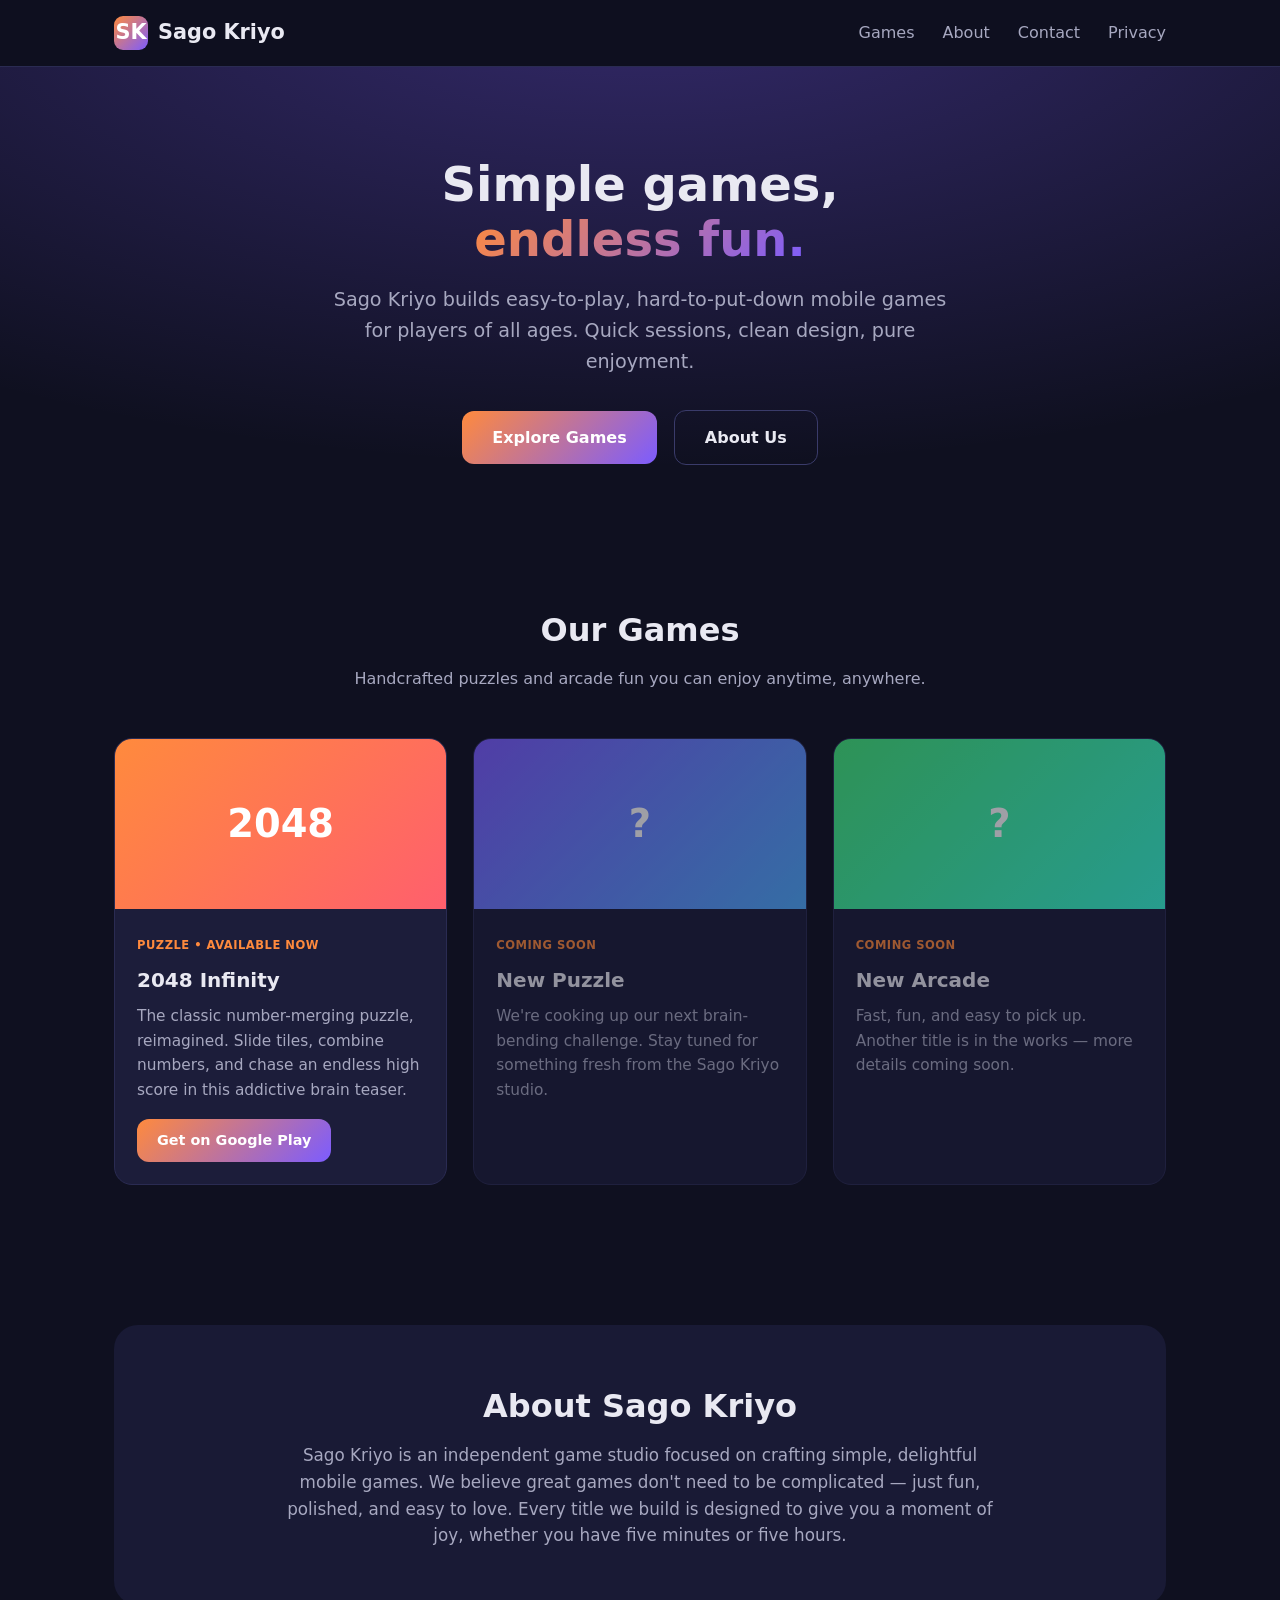
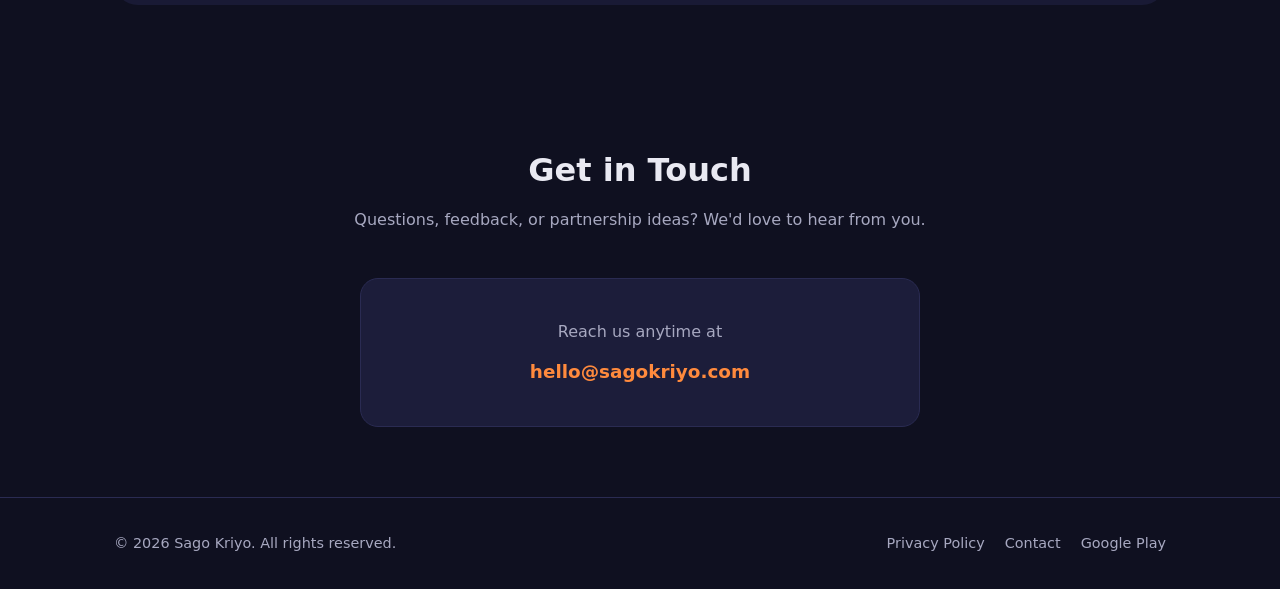
==== index.html @ 467db739 "Add initial index.html for Sago Kriyo website This is the initial commit of the index.html file, whi" ====
<!DOCTYPE html>
<html lang="en">
<head>
<meta charset="UTF-8">
<meta name="viewport" content="width=device-width, initial-scale=1.0">
<title>Sago Kriyo — Fun Games for Everyone</title>
<meta name="description" content="Sago Kriyo builds simple, delightful mobile games including 2048 Infinity. Quick sessions, clean design, pure fun.">
<style>
  :root{
    --bg:#0f1020; --bg2:#191a35; --accent:#ff8a3d; --accent2:#7c5cff;
    --text:#e9e9f2; --muted:#a7a8c0; --card:#1c1d3a;
  }
  *{margin:0;padding:0;box-sizing:border-box;font-family:'Segoe UI',system-ui,sans-serif;}
  body{background:var(--bg);color:var(--text);line-height:1.6;}
  a{color:inherit;text-decoration:none;}
  .container{max-width:1100px;margin:0 auto;padding:0 24px;}
  header{position:sticky;top:0;z-index:50;background:rgba(15,16,32,.85);backdrop-filter:blur(10px);border-bottom:1px solid #2a2b52;}
  nav{display:flex;align-items:center;justify-content:space-between;height:66px;}
  .logo{display:flex;align-items:center;gap:10px;font-weight:800;font-size:1.3rem;}
  .logo .mark{width:34px;height:34px;border-radius:9px;background:linear-gradient(135deg,var(--accent),var(--accent2));display:flex;align-items:center;justify-content:center;font-weight:900;color:#fff;}
  .navlinks{display:flex;gap:28px;font-weight:500;color:var(--muted);}
  .navlinks a:hover{color:var(--text);}
  .hero{padding:90px 0 70px;text-align:center;background:radial-gradient(1200px 500px at 50% -100px,rgba(124,92,255,.35),transparent);}
  .hero h1{font-size:3rem;font-weight:900;line-height:1.15;margin-bottom:18px;}
  .hero h1 span{background:linear-gradient(135deg,var(--accent),var(--accent2));-webkit-background-clip:text;background-clip:text;color:transparent;}
  .hero p{color:var(--muted);font-size:1.2rem;max-width:620px;margin:0 auto 32px;}
  .btn{display:inline-block;padding:14px 30px;border-radius:12px;font-weight:700;background:linear-gradient(135deg,var(--accent),var(--accent2));color:#fff;transition:transform .15s;}
  .btn:hover{transform:translateY(-2px);}
  .btn.ghost{background:transparent;border:1px solid #3a3b6a;color:var(--text);margin-left:12px;}
  section{padding:70px 0;}
  h2{font-size:2rem;font-weight:800;margin-bottom:10px;text-align:center;}
  .sub{color:var(--muted);text-align:center;max-width:600px;margin:0 auto 46px;}
  .grid{display:grid;grid-template-columns:repeat(auto-fit,minmax(280px,1fr));gap:26px;}
  .card{background:var(--card);border:1px solid #2a2b52;border-radius:18px;overflow:hidden;transition:transform .2s,border-color .2s;}
  .card:hover{transform:translateY(-6px);border-color:var(--accent2);}
  .thumb{height:170px;display:flex;align-items:center;justify-content:center;font-size:2.4rem;font-weight:900;color:#fff;}
  .card .body{padding:22px;}
  .card h3{font-size:1.25rem;margin-bottom:8px;}
  .card p{color:var(--muted);font-size:.96rem;margin-bottom:16px;}
  .tag{display:inline-block;font-size:.72rem;letter-spacing:.5px;text-transform:uppercase;color:var(--accent);font-weight:700;margin-bottom:10px;}
  .soon{opacity:.6;}
  .about{background:var(--bg2);border-radius:24px;padding:56px 40px;text-align:center;}
  .about p{color:var(--muted);max-width:720px;margin:0 auto;font-size:1.05rem;}
  .contact-box{background:var(--card);border:1px solid #2a2b52;border-radius:18px;padding:40px;text-align:center;max-width:560px;margin:0 auto;}
  .contact-box a.email{color:var(--accent);font-weight:700;font-size:1.15rem;}
  footer{border-top:1px solid #2a2b52;padding:34px 0;color:var(--muted);font-size:.9rem;}
  .foot{display:flex;justify-content:space-between;flex-wrap:wrap;gap:14px;align-items:center;}
  .foot a{color:var(--muted);}.foot a:hover{color:var(--text);}
  @media(max-width:640px){.navlinks{display:none;}.hero h1{font-size:2.2rem;}}
</style>
</head>
<body>
<header>
  <div class="container">
    <nav>
      <div class="logo"><div class="mark">SK</div> Sago Kriyo</div>
      <div class="navlinks">
        <a href="#games">Games</a>
        <a href="#about">About</a>
        <a href="#contact">Contact</a>
        <a href="#privacy">Privacy</a>
      </div>
    </nav>
  </div>
</header>

<div class="hero">
  <div class="container">
    <h1>Simple games,<br><span>endless fun.</span></h1>
    <p>Sago Kriyo builds easy-to-play, hard-to-put-down mobile games for players of all ages. Quick sessions, clean design, pure enjoyment.</p>
    <a href="#games" class="btn">Explore Games</a>
    <a href="#about" class="btn ghost">About Us</a>
  </div>
</div>

<section id="games">
  <div class="container">
    <h2>Our Games</h2>
    <p class="sub">Handcrafted puzzles and arcade fun you can enjoy anytime, anywhere.</p>
    <div class="grid">
      <div class="card">
        <div class="thumb" style="background:linear-gradient(135deg,#ff8a3d,#ff5f6d);">2048</div>
        <div class="body">
          <span class="tag">Puzzle • Available Now</span>
          <h3>2048 Infinity</h3>
          <p>The classic number-merging puzzle, reimagined. Slide tiles, combine numbers, and chase an endless high score in this addictive brain teaser.</p>
          <a href="https://play.google.com/store/apps/details?id=com.infinity_2048" class="btn" style="padding:10px 20px;font-size:.9rem;">Get on Google Play</a>
        </div>
      </div>
      <div class="card soon">
        <div class="thumb" style="background:linear-gradient(135deg,#7c5cff,#4facfe);">?</div>
        <div class="body">
          <span class="tag">Coming Soon</span>
          <h3>New Puzzle</h3>
          <p>We're cooking up our next brain-bending challenge. Stay tuned for something fresh from the Sago Kriyo studio.</p>
        </div>
      </div>
      <div class="card soon">
        <div class="thumb" style="background:linear-gradient(135deg,#43e97b,#38f9d7);">?</div>
        <div class="body">
          <span class="tag">Coming Soon</span>
          <h3>New Arcade</h3>
          <p>Fast, fun, and easy to pick up. Another title is in the works — more details coming soon.</p>
        </div>
      </div>
    </div>
  </div>
</section>

<section id="about">
  <div class="container">
    <div class="about">
      <h2>About Sago Kriyo</h2>
      <p>Sago Kriyo is an independent game studio focused on crafting simple, delightful mobile games. We believe great games don't need to be complicated — just fun, polished, and easy to love. Every title we build is designed to give you a moment of joy, whether you have five minutes or five hours.</p>
    </div>
  </div>
</section>

<section id="contact">
  <div class="container">
    <h2>Get in Touch</h2>
    <p class="sub">Questions, feedback, or partnership ideas? We'd love to hear from you.</p>
    <div class="contact-box">
      <p style="color:var(--muted);margin-bottom:12px;">Reach us anytime at</p>
      <a class="email" href="mailto:hello@sagokriyo.com">hello@sagokriyo.com</a>
    </div>
  </div>
</section>

<footer id="privacy">
  <div class="container">
    <div class="foot">
      <div>© <span id="yr"></span> Sago Kriyo. All rights reserved.</div>
      <div style="display:flex;gap:20px;">
        <a href="#privacy">Privacy Policy</a>
        <a href="#contact">Contact</a>
        <a href="https://play.google.com/store/apps/details?id=com.infinity_2048">Google Play</a>
      </div>
    </div>
  </div>
</footer>
<script>document.getElementById('yr').textContent=new Date().getFullYear();</script>
</body>
</html>
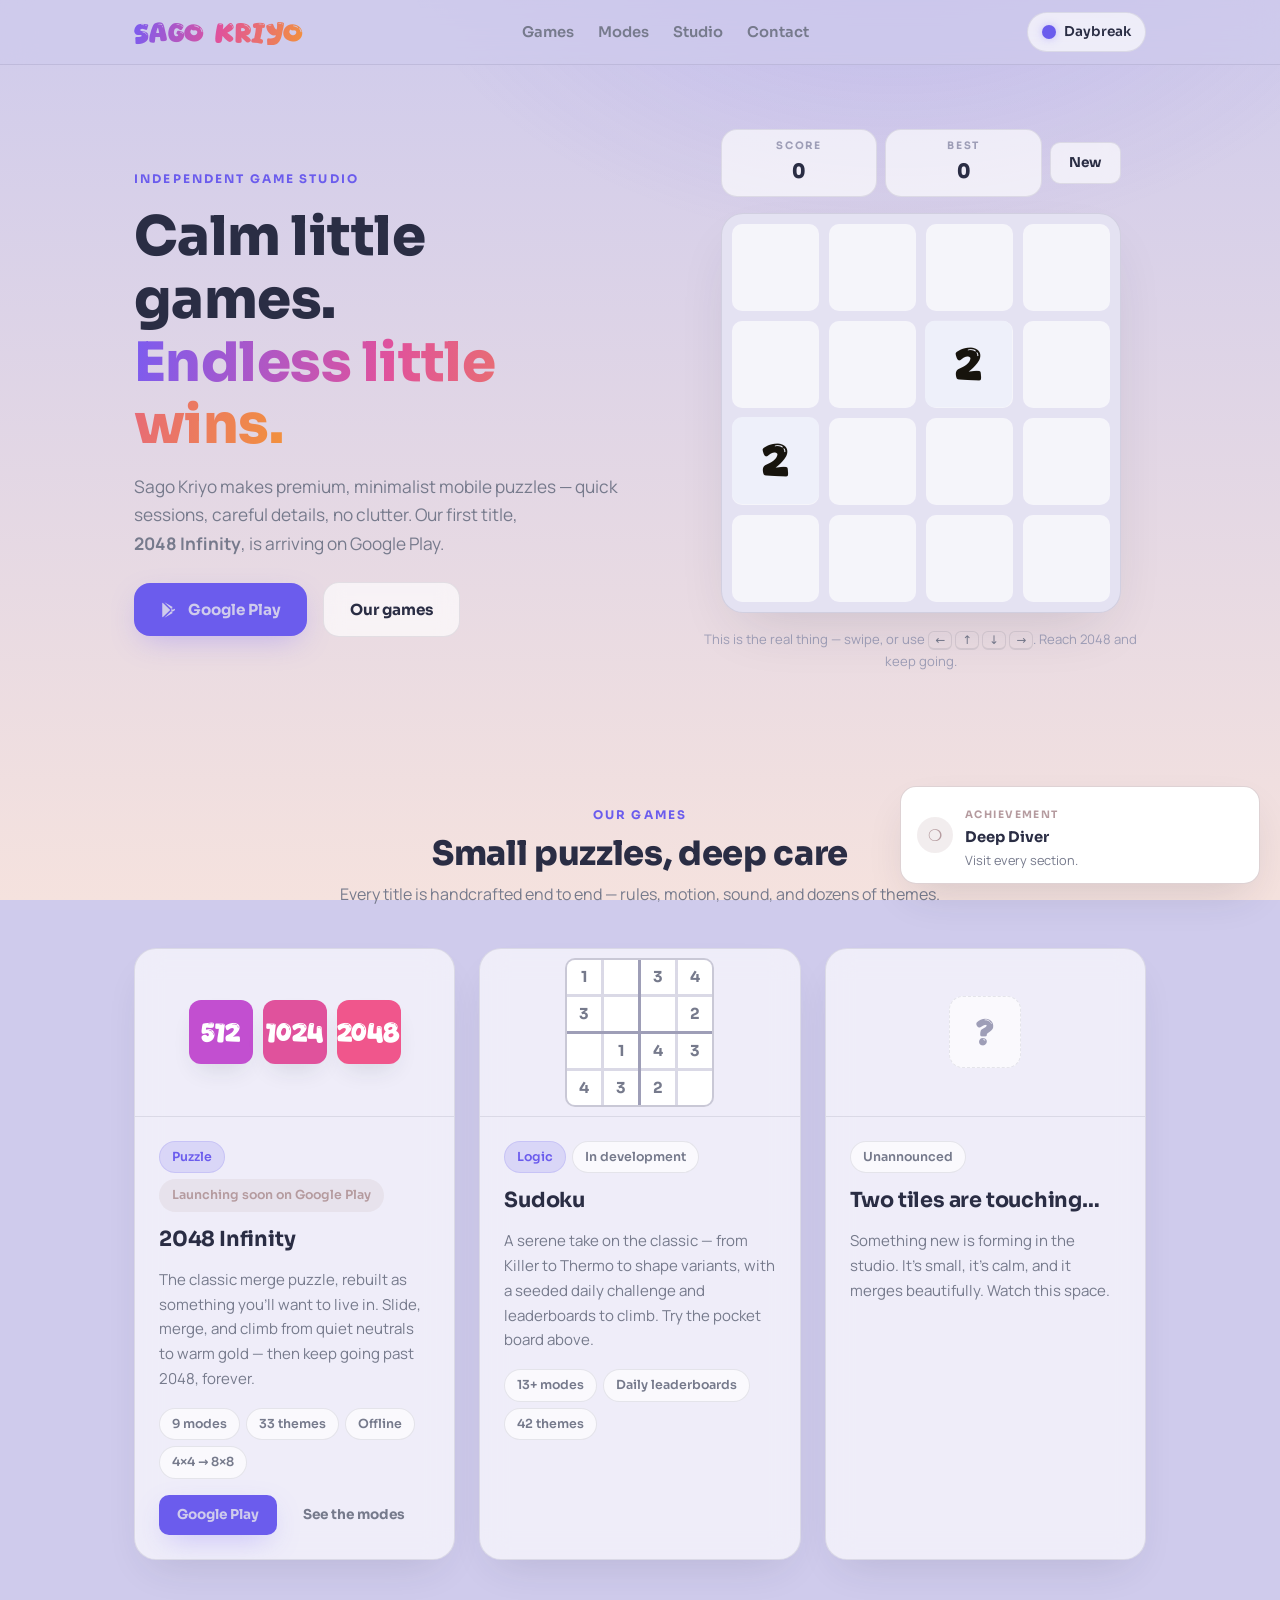
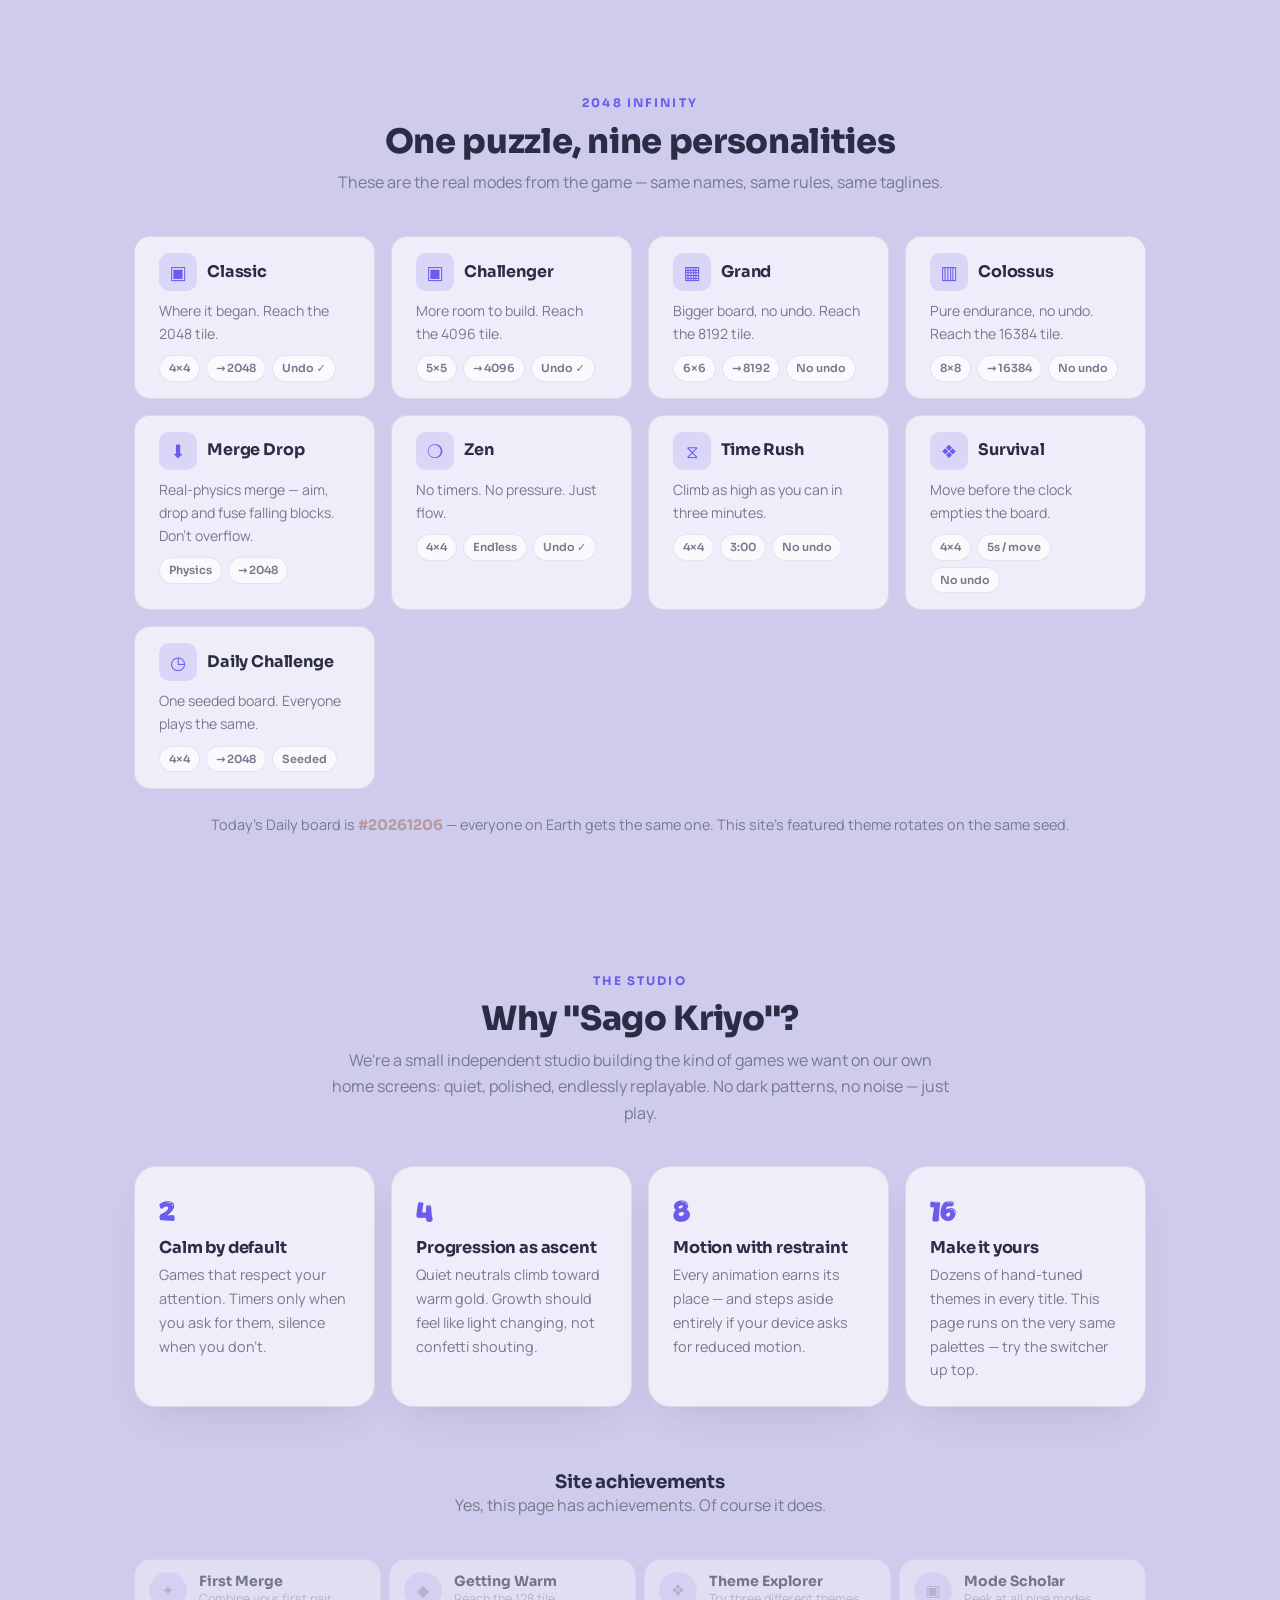
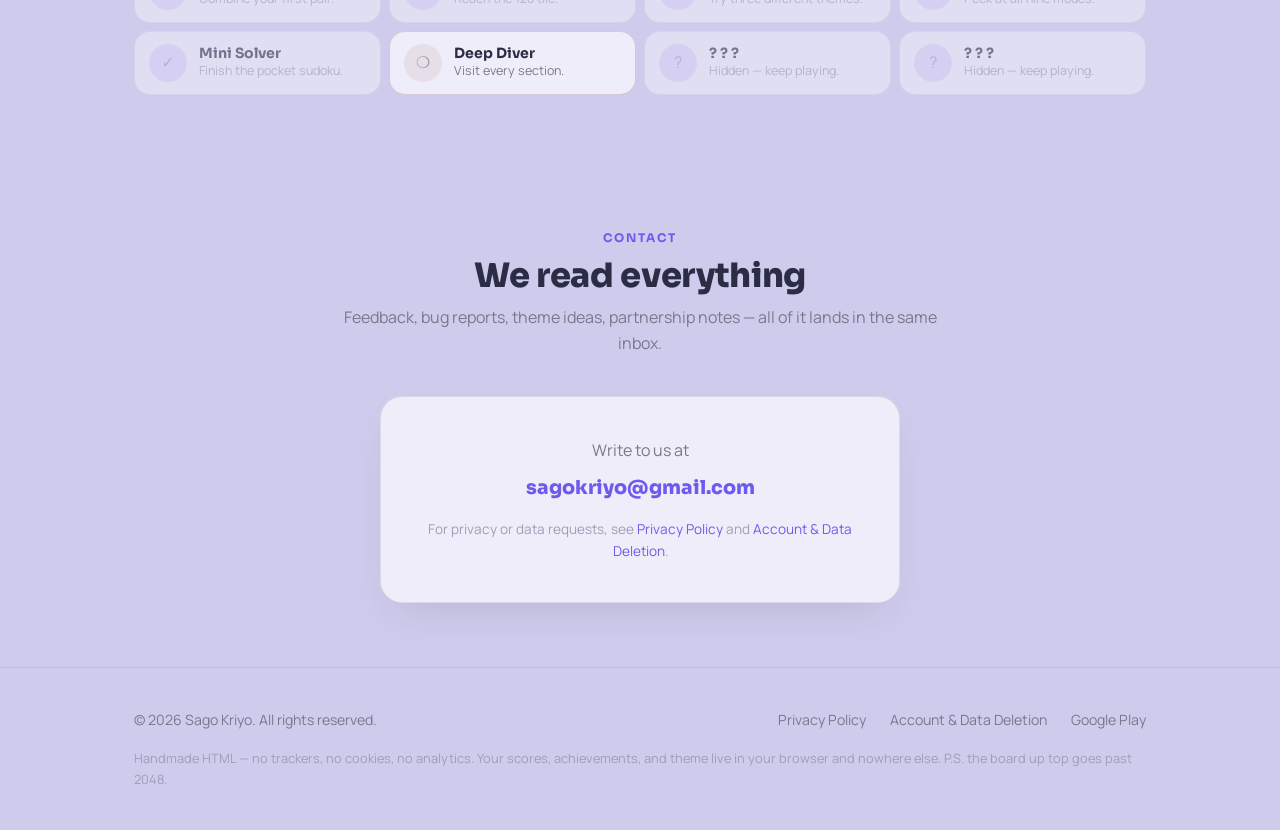
==== commit 7ccd03c6: "Rebuild site around 2048 Infinity's design system - Playable mini-2048 hero board (real game rules: " ====
--- a/index.html
+++ b/index.html
@@ -1,144 +1,347 @@
 <!DOCTYPE html>
-<html lang="en">
+<html lang="en" data-theme="obsidian">
 <head>
 <meta charset="UTF-8">
-<meta name="viewport" content="width=device-width, initial-scale=1.0">
-<title>Sago Kriyo — Fun Games for Everyone</title>
-<meta name="description" content="Sago Kriyo builds simple, delightful mobile games including 2048 Infinity. Quick sessions, clean design, pure fun.">
-<style>
-  :root{
-    --bg:#0f1020; --bg2:#191a35; --accent:#ff8a3d; --accent2:#7c5cff;
-    --text:#e9e9f2; --muted:#a7a8c0; --card:#1c1d3a;
-  }
-  *{margin:0;padding:0;box-sizing:border-box;font-family:'Segoe UI',system-ui,sans-serif;}
-  body{background:var(--bg);color:var(--text);line-height:1.6;}
-  a{color:inherit;text-decoration:none;}
-  .container{max-width:1100px;margin:0 auto;padding:0 24px;}
-  header{position:sticky;top:0;z-index:50;background:rgba(15,16,32,.85);backdrop-filter:blur(10px);border-bottom:1px solid #2a2b52;}
-  nav{display:flex;align-items:center;justify-content:space-between;height:66px;}
-  .logo{display:flex;align-items:center;gap:10px;font-weight:800;font-size:1.3rem;}
-  .logo .mark{width:34px;height:34px;border-radius:9px;background:linear-gradient(135deg,var(--accent),var(--accent2));display:flex;align-items:center;justify-content:center;font-weight:900;color:#fff;}
-  .navlinks{display:flex;gap:28px;font-weight:500;color:var(--muted);}
-  .navlinks a:hover{color:var(--text);}
-  .hero{padding:90px 0 70px;text-align:center;background:radial-gradient(1200px 500px at 50% -100px,rgba(124,92,255,.35),transparent);}
-  .hero h1{font-size:3rem;font-weight:900;line-height:1.15;margin-bottom:18px;}
-  .hero h1 span{background:linear-gradient(135deg,var(--accent),var(--accent2));-webkit-background-clip:text;background-clip:text;color:transparent;}
-  .hero p{color:var(--muted);font-size:1.2rem;max-width:620px;margin:0 auto 32px;}
-  .btn{display:inline-block;padding:14px 30px;border-radius:12px;font-weight:700;background:linear-gradient(135deg,var(--accent),var(--accent2));color:#fff;transition:transform .15s;}
-  .btn:hover{transform:translateY(-2px);}
-  .btn.ghost{background:transparent;border:1px solid #3a3b6a;color:var(--text);margin-left:12px;}
-  section{padding:70px 0;}
-  h2{font-size:2rem;font-weight:800;margin-bottom:10px;text-align:center;}
-  .sub{color:var(--muted);text-align:center;max-width:600px;margin:0 auto 46px;}
-  .grid{display:grid;grid-template-columns:repeat(auto-fit,minmax(280px,1fr));gap:26px;}
-  .card{background:var(--card);border:1px solid #2a2b52;border-radius:18px;overflow:hidden;transition:transform .2s,border-color .2s;}
-  .card:hover{transform:translateY(-6px);border-color:var(--accent2);}
-  .thumb{height:170px;display:flex;align-items:center;justify-content:center;font-size:2.4rem;font-weight:900;color:#fff;}
-  .card .body{padding:22px;}
-  .card h3{font-size:1.25rem;margin-bottom:8px;}
-  .card p{color:var(--muted);font-size:.96rem;margin-bottom:16px;}
-  .tag{display:inline-block;font-size:.72rem;letter-spacing:.5px;text-transform:uppercase;color:var(--accent);font-weight:700;margin-bottom:10px;}
-  .soon{opacity:.6;}
-  .about{background:var(--bg2);border-radius:24px;padding:56px 40px;text-align:center;}
-  .about p{color:var(--muted);max-width:720px;margin:0 auto;font-size:1.05rem;}
-  .contact-box{background:var(--card);border:1px solid #2a2b52;border-radius:18px;padding:40px;text-align:center;max-width:560px;margin:0 auto;}
-  .contact-box a.email{color:var(--accent);font-weight:700;font-size:1.15rem;}
-  footer{border-top:1px solid #2a2b52;padding:34px 0;color:var(--muted);font-size:.9rem;}
-  .foot{display:flex;justify-content:space-between;flex-wrap:wrap;gap:14px;align-items:center;}
-  .foot a{color:var(--muted);}.foot a:hover{color:var(--text);}
-  @media(max-width:640px){.navlinks{display:none;}.hero h1{font-size:2.2rem;}}
-</style>
+<meta name="viewport" content="width=device-width, initial-scale=1.0, viewport-fit=cover">
+<title>Sago Kriyo — Calm little games. Endless little wins.</title>
+<meta name="description" content="Sago Kriyo is an independent mobile game studio. Our first title, 2048 Infinity, brings the classic merge puzzle to Google Play with 9 modes, 33 hand-tuned themes, and a calm premium feel. Play a real board right on this page.">
+<link rel="canonical" href="https://sagokriyo.com/">
+
+<meta property="og:type" content="website">
+<meta property="og:site_name" content="Sago Kriyo">
+<meta property="og:title" content="Sago Kriyo — Calm little games. Endless little wins.">
+<meta property="og:description" content="Independent mobile game studio. 2048 Infinity is arriving on Google Play — 9 modes, 33 themes, offline, calm. Play a live board on the site.">
+<meta property="og:url" content="https://sagokriyo.com/">
+<meta property="og:image" content="https://sagokriyo.com/assets/og/og-image.png">
+<meta property="og:image:width" content="1200">
+<meta property="og:image:height" content="630">
+<meta name="twitter:card" content="summary_large_image">
+
+<meta name="color-scheme" content="dark light">
+<meta name="theme-color" media="(prefers-color-scheme: dark)" content="#000000">
+<meta name="theme-color" media="(prefers-color-scheme: light)" content="#cfcbec">
+
+<link rel="icon" href="/favicon.svg" type="image/svg+xml">
+<link rel="icon" href="/assets/icons/favicon-192.png" type="image/png" sizes="192x192">
+<link rel="apple-touch-icon" href="/assets/icons/apple-touch-icon.png">
+
+<link rel="preload" href="/assets/fonts/MalamPoek.ttf" as="font" type="font/ttf" crossorigin>
+<link rel="preload" href="/assets/fonts/Sora.woff2" as="font" type="font/woff2" crossorigin>
+<link rel="preload" href="/assets/fonts/Manrope.woff2" as="font" type="font/woff2" crossorigin>
+
+<script src="/assets/js/themes.js?v=1"></script>
+<script>SK.bootTheme();</script>
+<link rel="stylesheet" href="/assets/css/site.css?v=1">
+<script src="/assets/js/game2048.js?v=1" defer></script>
+<script src="/assets/js/main.js?v=1" defer></script>
+
+<script type="application/ld+json">
+{
+  "@context": "https://schema.org",
+  "@graph": [
+    {
+      "@type": "Organization",
+      "name": "Sago Kriyo",
+      "url": "https://sagokriyo.com/",
+      "logo": "https://sagokriyo.com/assets/icons/favicon-512.png",
+      "email": "sagokriyo@gmail.com",
+      "description": "Independent mobile game studio crafting calm, premium puzzle games."
+    },
+    {
+      "@type": "MobileApplication",
+      "name": "2048 Infinity",
+      "operatingSystem": "ANDROID",
+      "applicationCategory": "GameApplication",
+      "genre": "Puzzle",
+      "author": { "@type": "Organization", "name": "Sago Kriyo" },
+      "installUrl": "https://play.google.com/store/apps/details?id=com.sagokriyo.infinity",
+      "offers": { "@type": "Offer", "price": "0", "priceCurrency": "USD" }
+    }
+  ]
+}
+</script>
 </head>
 <body>
-<header>
+<a class="skip-link" href="#main">Skip to content</a>
+<div class="bg-glow" aria-hidden="true"></div>
+
+<header class="site-header">
   <div class="container">
-    <nav>
-      <div class="logo"><div class="mark">SK</div> Sago Kriyo</div>
-      <div class="navlinks">
+    <nav aria-label="Main">
+      <a class="wordmark" href="/">sago kriyo</a>
+      <div class="nav-links">
         <a href="#games">Games</a>
-        <a href="#about">About</a>
+        <a href="#modes">Modes</a>
+        <a href="#about">Studio</a>
         <a href="#contact">Contact</a>
-        <a href="#privacy">Privacy</a>
+      </div>
+      <div class="theme-ctl">
+        <button class="theme-btn" type="button" aria-expanded="false" aria-haspopup="true">
+          <span class="swatch" aria-hidden="true"></span>
+          <span class="theme-name">Obsidian</span>
+        </button>
+        <div class="theme-pop" hidden aria-label="Choose a theme">
+          <p class="dim" style="font-size:.8rem">Real palettes from 2048&nbsp;Infinity — the game ships 33 of these.</p>
+        </div>
       </div>
     </nav>
   </div>
 </header>
 
-<div class="hero">
+<main id="main">
+
+  <!-- ======================= hero ======================= -->
+  <section class="hero" id="top">
+    <div class="container hero-grid">
+      <div class="hero-copy">
+        <span class="eyebrow">Independent game studio</span>
+        <h1>Calm little games.<br><span class="grad">Endless little wins.</span></h1>
+        <p class="lead">Sago Kriyo makes premium, minimalist mobile puzzles — quick sessions, careful details, no clutter. Our first title, <strong>2048&nbsp;Infinity</strong>, is arriving on Google&nbsp;Play.</p>
+        <div class="hero-ctas">
+          <a class="btn btn--primary" href="https://play.google.com/store/apps/details?id=com.sagokriyo.infinity" rel="noopener">
+            <svg width="18" height="18" viewBox="0 0 24 24" fill="currentColor" aria-hidden="true"><path d="M3.6 2.3 13.7 12 3.6 21.7c-.4-.2-.6-.6-.6-1.1V3.4c0-.5.2-.9.6-1.1zm11.5 8.3L5.9 1.7l11 6.3-1.8 2.6zm1.4 1.4 2.9-1.7c.8.5.8 1.7 0 2.2l-2.9 1.7-2-2.2 2-2zm-1.4 1.4 1.8 2.6-11 6.3 9.2-8.9z"/></svg>
+            Google&nbsp;Play
+          </a>
+          <a class="btn btn--glass" href="#games">Our games</a>
+        </div>
+      </div>
+
+      <div class="board-wrap">
+        <div class="board-hud">
+          <div class="hud-stat"><span class="k">Score</span><span class="v" id="hud-score" aria-live="polite">0</span></div>
+          <div class="hud-stat"><span class="k">Best</span><span class="v" id="hud-best">0</span></div>
+          <button class="btn btn--glass btn--small" id="hud-new" type="button" title="Start a new game">New</button>
+        </div>
+        <div class="board" id="hero-board" tabindex="0" role="application"
+             aria-label="Playable 2048 board. Use the arrow keys or swipe to slide tiles.">
+          <div class="board-cells" aria-hidden="true">
+            <div class="cell"></div><div class="cell"></div><div class="cell"></div><div class="cell"></div>
+            <div class="cell"></div><div class="cell"></div><div class="cell"></div><div class="cell"></div>
+            <div class="cell"></div><div class="cell"></div><div class="cell"></div><div class="cell"></div>
+            <div class="cell"></div><div class="cell"></div><div class="cell"></div><div class="cell"></div>
+          </div>
+          <div class="tiles" aria-hidden="true"></div>
+        </div>
+        <p class="board-hint">This is the real thing — swipe, or use <kbd>←</kbd> <kbd>↑</kbd> <kbd>↓</kbd> <kbd>→</kbd>. Reach 2048 and keep going.</p>
+        <noscript><p class="board-hint">The playable board needs JavaScript — the games below don't.</p></noscript>
+      </div>
+    </div>
+  </section>
+
+  <!-- ======================= games ======================= -->
+  <section id="games">
+    <div class="container">
+      <div class="sec-head reveal">
+        <span class="eyebrow">Our games</span>
+        <h2>Small puzzles, deep care</h2>
+        <p>Every title is handcrafted end to end — rules, motion, sound, and dozens of themes.</p>
+      </div>
+      <div class="games-grid">
+
+        <article class="card card--hover game-card reveal">
+          <div class="game-art art-2048" aria-hidden="true">
+            <div class="mini" style="background:#c24fd0;color:#fff">512</div>
+            <div class="mini" style="background:#e0529c;color:#fff">1024</div>
+            <div class="mini" style="background:#f0568c;color:#fff">2048</div>
+          </div>
+          <div class="game-body">
+            <div class="game-meta">
+              <span class="pill pill--accent">Puzzle</span>
+              <span class="pill pill--gold">Launching soon on Google Play</span>
+            </div>
+            <h3>2048 Infinity</h3>
+            <p>The classic merge puzzle, rebuilt as something you'll want to live in. Slide, merge, and climb from quiet neutrals to warm gold — then keep going past 2048, forever.</p>
+            <div class="game-meta">
+              <span class="pill">9 modes</span>
+              <span class="pill">33 themes</span>
+              <span class="pill">Offline</span>
+              <span class="pill">4×4 → 8×8</span>
+            </div>
+            <div class="game-cta">
+              <a class="btn btn--primary btn--small" href="https://play.google.com/store/apps/details?id=com.sagokriyo.infinity" rel="noopener">Google Play</a>
+              <a class="btn btn--ghost btn--small" href="#modes">See the modes</a>
+            </div>
+          </div>
+        </article>
+
+        <article class="card card--hover game-card reveal">
+          <div class="game-art" aria-label="Pocket sudoku — tap an empty cell to fill it">
+            <div class="sudoku-mini">
+              <span class="given">1</span><button type="button" data-rc="0,1" aria-label="Reveal cell"></button><span class="given">3</span><span class="given">4</span>
+              <span class="given">3</span><button type="button" data-rc="1,1" aria-label="Reveal cell"></button><button type="button" data-rc="1,2" aria-label="Reveal cell"></button><span class="given">2</span>
+              <button type="button" data-rc="2,0" aria-label="Reveal cell"></button><span class="given">1</span><span class="given">4</span><span class="given">3</span>
+              <span class="given">4</span><span class="given">3</span><span class="given">2</span><button type="button" data-rc="3,3" aria-label="Reveal cell"></button>
+            </div>
+          </div>
+          <div class="game-body">
+            <div class="game-meta">
+              <span class="pill pill--accent">Logic</span>
+              <span class="pill">In development</span>
+            </div>
+            <h3>Sudoku</h3>
+            <p>A serene take on the classic — from Killer to Thermo to shape variants, with a seeded daily challenge and leaderboards to climb. Try the pocket board above.</p>
+            <div class="game-meta">
+              <span class="pill">13+ modes</span>
+              <span class="pill">Daily leaderboards</span>
+              <span class="pill">42 themes</span>
+            </div>
+          </div>
+        </article>
+
+        <article class="card game-card reveal">
+          <div class="game-art" aria-hidden="true">
+            <div class="art-mystery">?</div>
+          </div>
+          <div class="game-body">
+            <div class="game-meta">
+              <span class="pill">Unannounced</span>
+            </div>
+            <h3>Two tiles are touching…</h3>
+            <p>Something new is forming in the studio. It's small, it's calm, and it merges beautifully. Watch this space.</p>
+          </div>
+        </article>
+
+      </div>
+    </div>
+  </section>
+
+  <!-- ======================= modes ======================= -->
+  <section id="modes">
+    <div class="container">
+      <div class="sec-head reveal">
+        <span class="eyebrow">2048 Infinity</span>
+        <h2>One puzzle, nine personalities</h2>
+        <p>These are the real modes from the game — same names, same rules, same taglines.</p>
+      </div>
+      <div class="modes-grid">
+        <button class="mode-chip reveal" type="button" data-mode="classic" aria-pressed="false">
+          <div class="mode-top"><span class="glyph" aria-hidden="true">▣</span><h3>Classic</h3></div>
+          <p class="tagline">Where it began. Reach the 2048 tile.</p>
+          <div class="mode-specs"><span class="pill">4×4</span><span class="pill">→ 2048</span><span class="pill">Undo ✓</span></div>
+        </button>
+        <button class="mode-chip reveal" type="button" data-mode="challenger" aria-pressed="false">
+          <div class="mode-top"><span class="glyph" aria-hidden="true">▣</span><h3>Challenger</h3></div>
+          <p class="tagline">More room to build. Reach the 4096 tile.</p>
+          <div class="mode-specs"><span class="pill">5×5</span><span class="pill">→ 4096</span><span class="pill">Undo ✓</span></div>
+        </button>
+        <button class="mode-chip reveal" type="button" data-mode="grand" aria-pressed="false">
+          <div class="mode-top"><span class="glyph" aria-hidden="true">▦</span><h3>Grand</h3></div>
+          <p class="tagline">Bigger board, no undo. Reach the 8192 tile.</p>
+          <div class="mode-specs"><span class="pill">6×6</span><span class="pill">→ 8192</span><span class="pill">No undo</span></div>
+        </button>
+        <button class="mode-chip reveal" type="button" data-mode="colossus" aria-pressed="false">
+          <div class="mode-top"><span class="glyph" aria-hidden="true">▥</span><h3>Colossus</h3></div>
+          <p class="tagline">Pure endurance, no undo. Reach the 16384 tile.</p>
+          <div class="mode-specs"><span class="pill">8×8</span><span class="pill">→ 16384</span><span class="pill">No undo</span></div>
+        </button>
+        <button class="mode-chip reveal" type="button" data-mode="merge_drop" aria-pressed="false">
+          <div class="mode-top"><span class="glyph" aria-hidden="true">⬇</span><h3>Merge Drop</h3></div>
+          <p class="tagline">Real-physics merge — aim, drop and fuse falling blocks. Don't overflow.</p>
+          <div class="mode-specs"><span class="pill">Physics</span><span class="pill">→ 2048</span></div>
+        </button>
+        <button class="mode-chip reveal" type="button" data-mode="zen" aria-pressed="false">
+          <div class="mode-top"><span class="glyph" aria-hidden="true">❍</span><h3>Zen</h3></div>
+          <p class="tagline">No timers. No pressure. Just flow.</p>
+          <div class="mode-specs"><span class="pill">4×4</span><span class="pill">Endless</span><span class="pill">Undo ✓</span></div>
+        </button>
+        <button class="mode-chip reveal" type="button" data-mode="time_rush" aria-pressed="false">
+          <div class="mode-top"><span class="glyph" aria-hidden="true">⧖</span><h3>Time Rush</h3></div>
+          <p class="tagline">Climb as high as you can in three minutes.</p>
+          <div class="mode-specs"><span class="pill">4×4</span><span class="pill">3:00</span><span class="pill">No undo</span></div>
+        </button>
+        <button class="mode-chip reveal" type="button" data-mode="survival" aria-pressed="false">
+          <div class="mode-top"><span class="glyph" aria-hidden="true">❖</span><h3>Survival</h3></div>
+          <p class="tagline">Move before the clock empties the board.</p>
+          <div class="mode-specs"><span class="pill">4×4</span><span class="pill">5s / move</span><span class="pill">No undo</span></div>
+        </button>
+        <button class="mode-chip reveal" type="button" data-mode="daily" aria-pressed="false">
+          <div class="mode-top"><span class="glyph" aria-hidden="true">◷</span><h3>Daily Challenge</h3></div>
+          <p class="tagline">One seeded board. Everyone plays the same.</p>
+          <div class="mode-specs"><span class="pill">4×4</span><span class="pill">→ 2048</span><span class="pill">Seeded</span></div>
+        </button>
+      </div>
+      <p class="modes-daily-note reveal">Today's Daily board is <strong data-daily-seed>#</strong> — everyone on Earth gets the same one. This site's featured theme rotates on the same seed.</p>
+    </div>
+  </section>
+
+  <!-- ======================= about ======================= -->
+  <section id="about">
+    <div class="container">
+      <div class="sec-head reveal">
+        <span class="eyebrow">The studio</span>
+        <h2>Why "Sago Kriyo"?</h2>
+        <p>We're a small independent studio building the kind of games we want on our own home screens: quiet, polished, endlessly replayable. No dark patterns, no noise — just play.</p>
+      </div>
+      <div class="pillars">
+        <div class="card pillar reveal">
+          <span class="num" aria-hidden="true">2</span>
+          <h3>Calm by default</h3>
+          <p>Games that respect your attention. Timers only when you ask for them, silence when you don't.</p>
+        </div>
+        <div class="card pillar reveal">
+          <span class="num" aria-hidden="true">4</span>
+          <h3>Progression as ascent</h3>
+          <p>Quiet neutrals climb toward warm gold. Growth should feel like light changing, not confetti shouting.</p>
+        </div>
+        <div class="card pillar reveal">
+          <span class="num" aria-hidden="true">8</span>
+          <h3>Motion with restraint</h3>
+          <p>Every animation earns its place — and steps aside entirely if your device asks for reduced motion.</p>
+        </div>
+        <div class="card pillar reveal">
+          <span class="num" aria-hidden="true">16</span>
+          <h3>Make it yours</h3>
+          <p>Dozens of hand-tuned themes in every title. This page runs on the very same palettes — try the switcher up top.</p>
+        </div>
+      </div>
+
+      <div class="sec-head reveal" style="margin-top:var(--sp-2xl)">
+        <h3>Site achievements</h3>
+        <p class="dim">Yes, this page has achievements. Of course it does.</p>
+      </div>
+      <div class="ach-gallery reveal" aria-label="Site achievements">
+        <div class="ach" data-ach="first_merge"><span class="ach-icon" aria-hidden="true">✦</span><div><div class="t">First Merge</div><div class="d">Combine your first pair.</div></div></div>
+        <div class="ach" data-ach="reach_128"><span class="ach-icon" aria-hidden="true">◆</span><div><div class="t">Getting Warm</div><div class="d">Reach the 128 tile.</div></div></div>
+        <div class="ach" data-ach="theme_explorer"><span class="ach-icon" aria-hidden="true">❖</span><div><div class="t">Theme Explorer</div><div class="d">Try three different themes.</div></div></div>
+        <div class="ach" data-ach="mode_scholar"><span class="ach-icon" aria-hidden="true">▣</span><div><div class="t">Mode Scholar</div><div class="d">Peek at all nine modes.</div></div></div>
+        <div class="ach" data-ach="mini_solver"><span class="ach-icon" aria-hidden="true">✓</span><div><div class="t">Mini Solver</div><div class="d">Finish the pocket sudoku.</div></div></div>
+        <div class="ach" data-ach="deep_diver"><span class="ach-icon" aria-hidden="true">❍</span><div><div class="t">Deep Diver</div><div class="d">Visit every section.</div></div></div>
+        <div class="ach" data-ach="reach_2048"><span class="ach-icon" aria-hidden="true">∞</span><div><div class="t">Infinity</div><div class="d">Reach the 2048 tile.</div></div></div>
+        <div class="ach" data-ach="steady_hand"><span class="ach-icon" aria-hidden="true">◷</span><div><div class="t">Steady Hand</div><div class="d">Visit on three different days.</div></div></div>
+      </div>
+    </div>
+  </section>
+
+  <!-- ======================= contact ======================= -->
+  <section id="contact">
+    <div class="container">
+      <div class="sec-head reveal">
+        <span class="eyebrow">Contact</span>
+        <h2>We read everything</h2>
+        <p>Feedback, bug reports, theme ideas, partnership notes — all of it lands in the same inbox.</p>
+      </div>
+      <div class="card contact-card reveal">
+        <p class="dim" style="margin-bottom:8px">Write to us at</p>
+        <a class="email" href="mailto:sagokriyo@gmail.com">sagokriyo@gmail.com</a>
+        <p class="faint" style="margin-top:14px;font-size:.85rem">For privacy or data requests, see <a href="/privacy/">Privacy Policy</a> and <a href="/delete-account/">Account &amp; Data Deletion</a>.</p>
+      </div>
+    </div>
+  </section>
+
+</main>
+
+<footer class="site-footer">
   <div class="container">
-    <h1>Simple games,<br><span>endless fun.</span></h1>
-    <p>Sago Kriyo builds easy-to-play, hard-to-put-down mobile games for players of all ages. Quick sessions, clean design, pure enjoyment.</p>
-    <a href="#games" class="btn">Explore Games</a>
-    <a href="#about" class="btn ghost">About Us</a>
-  </div>
-</div>
-
-<section id="games">
-  <div class="container">
-    <h2>Our Games</h2>
-    <p class="sub">Handcrafted puzzles and arcade fun you can enjoy anytime, anywhere.</p>
-    <div class="grid">
-      <div class="card">
-        <div class="thumb" style="background:linear-gradient(135deg,#ff8a3d,#ff5f6d);">2048</div>
-        <div class="body">
-          <span class="tag">Puzzle • Available Now</span>
-          <h3>2048 Infinity</h3>
-          <p>The classic number-merging puzzle, reimagined. Slide tiles, combine numbers, and chase an endless high score in this addictive brain teaser.</p>
-          <a href="https://play.google.com/store/apps/details?id=com.infinity_2048" class="btn" style="padding:10px 20px;font-size:.9rem;">Get on Google Play</a>
-        </div>
-      </div>
-      <div class="card soon">
-        <div class="thumb" style="background:linear-gradient(135deg,#7c5cff,#4facfe);">?</div>
-        <div class="body">
-          <span class="tag">Coming Soon</span>
-          <h3>New Puzzle</h3>
-          <p>We're cooking up our next brain-bending challenge. Stay tuned for something fresh from the Sago Kriyo studio.</p>
-        </div>
-      </div>
-      <div class="card soon">
-        <div class="thumb" style="background:linear-gradient(135deg,#43e97b,#38f9d7);">?</div>
-        <div class="body">
-          <span class="tag">Coming Soon</span>
-          <h3>New Arcade</h3>
-          <p>Fast, fun, and easy to pick up. Another title is in the works — more details coming soon.</p>
-        </div>
-      </div>
-    </div>
-  </div>
-</section>
-
-<section id="about">
-  <div class="container">
-    <div class="about">
-      <h2>About Sago Kriyo</h2>
-      <p>Sago Kriyo is an independent game studio focused on crafting simple, delightful mobile games. We believe great games don't need to be complicated — just fun, polished, and easy to love. Every title we build is designed to give you a moment of joy, whether you have five minutes or five hours.</p>
-    </div>
-  </div>
-</section>
-
-<section id="contact">
-  <div class="container">
-    <h2>Get in Touch</h2>
-    <p class="sub">Questions, feedback, or partnership ideas? We'd love to hear from you.</p>
-    <div class="contact-box">
-      <p style="color:var(--muted);margin-bottom:12px;">Reach us anytime at</p>
-      <a class="email" href="mailto:hello@sagokriyo.com">hello@sagokriyo.com</a>
-    </div>
-  </div>
-</section>
-
-<footer id="privacy">
-  <div class="container">
-    <div class="foot">
-      <div>© <span id="yr"></span> Sago Kriyo. All rights reserved.</div>
-      <div style="display:flex;gap:20px;">
-        <a href="#privacy">Privacy Policy</a>
-        <a href="#contact">Contact</a>
-        <a href="https://play.google.com/store/apps/details?id=com.infinity_2048">Google Play</a>
-      </div>
-    </div>
+    <div class="foot-grid">
+      <div>© <span id="yr">2026</span> Sago Kriyo. All rights reserved.</div>
+      <div class="foot-links">
+        <a href="/privacy/">Privacy Policy</a>
+        <a href="/delete-account/">Account &amp; Data Deletion</a>
+        <a href="https://play.google.com/store/apps/details?id=com.sagokriyo.infinity" rel="noopener">Google Play</a>
+      </div>
+    </div>
+    <p class="foot-note">Handmade HTML — no trackers, no cookies, no analytics. Your scores, achievements, and theme live in your browser and nowhere else. P.S. the board up top goes past 2048.</p>
   </div>
 </footer>
-<script>document.getElementById('yr').textContent=new Date().getFullYear();</script>
 </body>
 </html>
--- a/assets/css/site.css
+++ b/assets/css/site.css
@@ -0,0 +1,635 @@
+/* ==========================================================================
+   Sago Kriyo — sagokriyo.com
+   Design system lifted from 2048 Infinity (DesignSystem + ThemeManager):
+   same spacing scale, motion durations, radii, glass surfaces, and palettes.
+   Layers: tokens → base → typography → components → sections → pages → a11y
+   ========================================================================== */
+
+/* ---- tokens ------------------------------------------------------------ */
+:root {
+  /* palette — literals are Obsidian (the no-JS dark fallback); themes.js
+     overwrites these at boot and on every switch */
+  --bg: #000000;
+  --bg-grad: #000000;
+  --surface: #141414;
+  --surface-alt: #212121;
+  --glass: rgba(242, 242, 242, .05);
+  --stroke: rgba(242, 242, 242, .10);
+  --shadow: rgba(0, 0, 0, .5);
+  --text: #f2f2f2;
+  --text-dim: #8c8c8c;
+  --text-faint: #4f4f4f;
+  --accent: #2ee0ad;
+  --accent-soft: #59f2c7;
+  --accent-16: rgba(46, 224, 173, .16);
+  --gold: #8fd08f;
+  --glow: rgba(46, 224, 173, .45);
+  --danger: #e5736b;
+  --success: #6fcf97;
+
+  /* brand wordmark gradient — fixed across themes (gradient_text.gd) */
+  --brand-a: #7b5cf0;
+  --brand-b: #e0529c;
+  --brand-c: #f2913d;
+
+  /* tile ramp (_VIVID_RAMP) */
+  --tile-ink: #17140d;
+
+  /* spacing (DesignSystem 8pt scale) */
+  --sp-xs: 4px; --sp-sm: 8px; --sp-md: 16px; --sp-lg: 24px;
+  --sp-xl: 40px; --sp-2xl: 64px; --sp-3xl: 96px;
+
+  /* radii */
+  --r-sm: 10px; --r-md: 16px; --r-lg: 22px; --r-xl: 32px; --r-pill: 999px;
+
+  /* motion (DesignSystem durations + house curves) */
+  --dur-instant: 80ms; --dur-fast: 140ms; --dur-base: 240ms;
+  --dur-slow: 420ms; --dur-page: 500ms;
+  --ease-out: cubic-bezier(.22, 1, .36, 1);
+  --ease-spring: cubic-bezier(.2, .8, .3, 1.1);
+
+  /* type */
+  --font-display: "Malam Poek", "Sora", system-ui, sans-serif;
+  --font-heading: "Sora", system-ui, sans-serif;
+  --font-body: "Manrope", system-ui, -apple-system, "Segoe UI", sans-serif;
+}
+
+/* no-JS visitors on light-mode devices get Daybreak literals */
+@media (prefers-color-scheme: light) {
+  :root {
+    --bg: #cfcbec; --bg-grad: #f5e2de; --surface: #ffffff; --surface-alt: #e4e2f2;
+    --glass: rgba(255, 255, 255, .66); --stroke: rgba(42, 45, 68, .10);
+    --shadow: rgba(42, 45, 68, .16);
+    --text: #2a2d44; --text-dim: #767a8c; --text-faint: #a9abbd;
+    --accent: #6b5ced; --accent-soft: #9e8cf7; --accent-16: rgba(107, 92, 237, .16);
+    --glow: rgba(140, 122, 247, .45);
+  }
+}
+
+/* ---- fonts (self-hosted, copied from the game repo) --------------------- */
+@font-face {
+  font-family: "Malam Poek";
+  src: url("../fonts/MalamPoek.ttf") format("truetype");
+  font-weight: 400; font-style: normal; font-display: swap;
+}
+@font-face {
+  font-family: "Sora";
+  src: url("../fonts/Sora.woff2") format("woff2");
+  font-weight: 100 900; font-style: normal; font-display: swap;
+}
+@font-face {
+  font-family: "Manrope";
+  src: url("../fonts/Manrope.woff2") format("woff2");
+  font-weight: 100 900; font-style: normal; font-display: swap;
+}
+
+/* ---- base ---------------------------------------------------------------- */
+*, *::before, *::after { margin: 0; padding: 0; box-sizing: border-box; }
+html { scroll-behavior: smooth; }
+body {
+  font-family: var(--font-body);
+  font-size: 16px;
+  line-height: 1.65;
+  color: var(--text);
+  background: var(--bg) linear-gradient(180deg, var(--bg) 0%, var(--bg-grad) 100%) fixed;
+  min-height: 100vh;
+  min-height: 100dvh;
+  -webkit-font-smoothing: antialiased;
+  -webkit-tap-highlight-color: transparent;
+  transition: background var(--dur-slow) var(--ease-out), color var(--dur-slow) var(--ease-out);
+}
+a { color: var(--accent); text-decoration: none; }
+a:hover { text-decoration: underline; text-underline-offset: 3px; }
+img { max-width: 100%; display: block; }
+button { font: inherit; color: inherit; background: none; border: 0; cursor: pointer; }
+::selection { background: var(--accent-16); }
+
+.container { max-width: 1060px; margin: 0 auto; padding: 0 var(--sp-lg); }
+
+.skip-link {
+  position: absolute; left: -9999px; top: 0; z-index: 200;
+  background: var(--surface); color: var(--text);
+  padding: var(--sp-sm) var(--sp-md); border-radius: 0 0 var(--r-sm) 0;
+}
+.skip-link:focus { left: 0; }
+
+/* soft radial glow behind the page — the AppScreen layered background */
+.bg-glow {
+  position: fixed; inset: 0; z-index: -1; pointer-events: none;
+  background: radial-gradient(720px 480px at 70% -10%, var(--accent-16), transparent 70%);
+  transition: background var(--dur-slow) var(--ease-out);
+}
+
+/* ---- typography ---------------------------------------------------------- */
+h1, h2, h3 { font-family: var(--font-heading); line-height: 1.15; letter-spacing: -.01em; }
+h1 { font-size: clamp(2.1rem, 5.4vw, 3.4rem); font-weight: 800; }
+h2 { font-size: clamp(1.5rem, 3.6vw, 2.1rem); font-weight: 800; }
+h3 { font-size: 1.15rem; font-weight: 700; }
+.eyebrow {
+  font-family: var(--font-heading);
+  font-size: .74rem; font-weight: 700;
+  letter-spacing: .18em; text-transform: uppercase;
+  color: var(--accent);
+}
+.lead { color: var(--text-dim); font-size: 1.08rem; max-width: 56ch; }
+.dim { color: var(--text-dim); }
+.faint { color: var(--text-faint); }
+
+/* ---- components ----------------------------------------------------------- */
+
+/* glass card — StyleBoxFlat glass + hairline stroke + soft shadow */
+.card {
+  background: var(--glass);
+  border: 1px solid var(--stroke);
+  border-radius: var(--r-lg);
+  box-shadow: 0 18px 44px -18px var(--shadow);
+  backdrop-filter: blur(14px);
+  -webkit-backdrop-filter: blur(14px);
+  transition: transform var(--dur-base) var(--ease-out),
+              border-color var(--dur-base) var(--ease-out),
+              background var(--dur-base) var(--ease-out);
+}
+.card--hover:hover { transform: translateY(-4px); border-color: var(--accent-16); }
+.card--solid { background: var(--surface); }
+
+/* buttons — PremiumButton variants */
+.btn {
+  display: inline-flex; align-items: center; justify-content: center; gap: 10px;
+  font-family: var(--font-heading); font-weight: 700; font-size: .95rem;
+  padding: 14px 26px; border-radius: var(--r-md);
+  transition: transform var(--dur-fast) var(--ease-spring),
+              box-shadow var(--dur-fast) var(--ease-out),
+              background var(--dur-fast) var(--ease-out);
+  touch-action: manipulation;
+  user-select: none;
+}
+.btn:hover { text-decoration: none; }
+.btn:active { transform: scale(.96); }  /* the press "squish" */
+.btn--primary {
+  background: var(--accent); color: var(--bg);
+  box-shadow: 0 10px 30px -8px var(--glow);
+}
+.btn--primary:hover { transform: translateY(-2px); box-shadow: 0 14px 36px -8px var(--glow); }
+.btn--glass {
+  background: var(--glass); color: var(--text);
+  border: 1px solid var(--stroke);
+  backdrop-filter: blur(10px);
+}
+.btn--glass:hover { border-color: var(--accent); }
+.btn--ghost { color: var(--text-dim); }
+.btn--ghost:hover { color: var(--text); }
+.btn--small { padding: 9px 18px; font-size: .85rem; border-radius: var(--r-sm); }
+
+/* pills */
+.pill {
+  display: inline-flex; align-items: center; gap: 6px;
+  font-family: var(--font-heading); font-size: .78rem; font-weight: 600;
+  color: var(--text-dim);
+  background: var(--glass); border: 1px solid var(--stroke);
+  padding: 5px 12px; border-radius: var(--r-pill);
+  white-space: nowrap;
+}
+.pill--accent { color: var(--accent); border-color: var(--accent-16); background: var(--accent-16); }
+.pill--gold { color: var(--gold); border-color: transparent; background: color-mix(in srgb, var(--gold) 14%, transparent); }
+
+/* the site-wide merge pop — composes with --tf so tiles keep their
+   translate() while popping (an unset --tf resolves to a no-op translate) */
+@keyframes sk-pop {
+  0% { transform: var(--tf, translate(0, 0)) scale(.4); opacity: 0; }
+  60% { transform: var(--tf, translate(0, 0)) scale(1.14); opacity: 1; }
+  100% { transform: var(--tf, translate(0, 0)) scale(1); opacity: 1; }
+}
+.pop { animation: sk-pop var(--dur-base) var(--ease-spring) both; }
+
+@keyframes sk-rise {
+  from { transform: translateY(14px); opacity: 0; }
+  to { transform: translateY(0); opacity: 1; }
+}
+.reveal { opacity: 0; }
+.reveal.reveal--in { animation: sk-rise var(--dur-slow) var(--ease-out) both; }
+
+/* ---- header ---------------------------------------------------------------- */
+.site-header {
+  position: sticky; top: 0; z-index: 100;
+  background: color-mix(in srgb, var(--bg) 72%, transparent);
+  backdrop-filter: blur(16px);
+  -webkit-backdrop-filter: blur(16px);
+  border-bottom: 1px solid var(--stroke);
+  padding-top: env(safe-area-inset-top);
+}
+.site-header nav {
+  display: flex; align-items: center; justify-content: space-between;
+  height: 64px; gap: var(--sp-md);
+}
+.wordmark {
+  font-family: var(--font-display);
+  font-size: 1.5rem;
+  letter-spacing: .02em;
+  background: linear-gradient(100deg, var(--brand-a), var(--brand-b), var(--brand-c));
+  -webkit-background-clip: text; background-clip: text;
+  color: transparent;
+  text-decoration: none !important;
+  line-height: 1;
+  padding-top: 2px; /* Malam Poek sits high on its baseline */
+}
+.nav-links { display: flex; gap: var(--sp-lg); align-items: center; }
+.nav-links a {
+  color: var(--text-dim); font-weight: 600; font-size: .92rem;
+  font-family: var(--font-heading); text-decoration: none;
+  transition: color var(--dur-fast) var(--ease-out);
+}
+.nav-links a:hover { color: var(--text); text-decoration: none; }
+@media (max-width: 720px) { .nav-links { display: none; } }
+
+/* theme switcher */
+.theme-ctl { position: relative; }
+.theme-btn {
+  display: inline-flex; align-items: center; gap: 8px;
+  font-family: var(--font-heading); font-size: .85rem; font-weight: 600;
+  color: var(--text);
+  background: var(--glass); border: 1px solid var(--stroke);
+  padding: 8px 14px; border-radius: var(--r-pill);
+  transition: border-color var(--dur-fast) var(--ease-out), transform var(--dur-fast) var(--ease-spring);
+}
+.theme-btn:hover { border-color: var(--accent); }
+.theme-btn:active { transform: scale(.95); }
+.swatch {
+  width: 14px; height: 14px; border-radius: 50%;
+  background: var(--accent);
+  box-shadow: 0 0 8px var(--glow);
+  flex: none;
+}
+.theme-pop {
+  position: absolute; right: 0; top: calc(100% + 10px);
+  width: min(320px, calc(100vw - 32px));
+  background: var(--surface);
+  border: 1px solid var(--stroke); border-radius: var(--r-lg);
+  box-shadow: 0 24px 60px -12px var(--shadow);
+  padding: var(--sp-md);
+  z-index: 120;
+}
+.theme-pop[hidden] { display: none; }
+.theme-pop h4 {
+  font-family: var(--font-heading); font-size: .72rem; font-weight: 700;
+  letter-spacing: .14em; text-transform: uppercase; color: var(--text-faint);
+  margin: var(--sp-sm) 0 var(--sp-sm);
+}
+.theme-grid { display: grid; grid-template-columns: 1fr 1fr; gap: 6px; }
+.theme-chip {
+  display: flex; align-items: center; gap: 8px;
+  font-size: .84rem; font-weight: 600; color: var(--text);
+  padding: 8px 10px; border-radius: var(--r-sm);
+  border: 1px solid transparent;
+  transition: background var(--dur-fast) var(--ease-out), border-color var(--dur-fast) var(--ease-out);
+  text-align: left;
+}
+.theme-chip:hover { background: var(--accent-16); }
+.theme-chip[aria-pressed="true"] { border-color: var(--accent); background: var(--accent-16); }
+.theme-chip .dot {
+  width: 18px; height: 18px; border-radius: 6px; flex: none;
+  border: 1px solid rgba(255, 255, 255, .18);
+}
+.theme-chip .day-mark { margin-left: auto; color: var(--gold); font-size: .78rem; }
+
+/* ---- hero ------------------------------------------------------------------- */
+.hero { padding: var(--sp-2xl) 0 var(--sp-2xl); }
+.hero-grid {
+  display: grid; grid-template-columns: 1.05fr .95fr;
+  gap: var(--sp-2xl); align-items: center;
+}
+@media (max-width: 860px) {
+  .hero-grid { grid-template-columns: 1fr; gap: var(--sp-xl); }
+  .hero-copy { text-align: center; }
+  .hero-copy .lead { margin-inline: auto; }
+  .hero-ctas { justify-content: center; }
+}
+.hero h1 { margin: var(--sp-md) 0; }
+.hero h1 .grad {
+  background: linear-gradient(100deg, var(--brand-a), var(--brand-b), var(--brand-c));
+  -webkit-background-clip: text; background-clip: text; color: transparent;
+}
+.hero-ctas { display: flex; gap: var(--sp-md); flex-wrap: wrap; margin-top: var(--sp-lg); align-items: center; }
+
+/* ---- the playable board ------------------------------------------------------ */
+.board-wrap { display: flex; flex-direction: column; gap: var(--sp-md); align-items: center; }
+.board-hud {
+  display: flex; gap: var(--sp-sm); align-items: center; justify-content: space-between;
+  width: min(88vw, 400px);
+}
+.hud-stat {
+  flex: 1;
+  background: var(--glass); border: 1px solid var(--stroke);
+  border-radius: var(--r-md);
+  padding: 8px 14px;
+  text-align: center;
+}
+.hud-stat .k {
+  display: block; font-family: var(--font-heading);
+  font-size: .64rem; font-weight: 700; letter-spacing: .16em;
+  text-transform: uppercase; color: var(--text-faint);
+}
+.hud-stat .v {
+  font-family: var(--font-heading); font-variant-numeric: tabular-nums;
+  font-size: 1.25rem; font-weight: 800; color: var(--text);
+}
+.board {
+  position: relative;
+  width: min(88vw, 400px);
+  aspect-ratio: 1;
+  background: var(--surface-alt);
+  border: 1px solid var(--stroke);
+  border-radius: var(--r-lg);
+  padding: var(--board-gap, 10px);
+  touch-action: none;           /* board only — page still scrolls beside it */
+  outline-offset: 4px;
+  box-shadow: 0 24px 60px -20px var(--shadow);
+  transition: box-shadow var(--dur-slow) var(--ease-out);
+}
+.board:focus-visible { outline: 2px solid var(--accent); }
+.board--won { box-shadow: 0 0 0 2px var(--gold), 0 24px 80px -16px var(--glow); }
+.board-cells {
+  display: grid;
+  grid-template-columns: repeat(4, 1fr);
+  gap: var(--board-gap, 10px);
+  width: 100%; height: 100%;
+}
+.board-cells .cell { background: var(--glass); border-radius: var(--r-sm); }
+.tiles { position: absolute; inset: var(--board-gap, 10px); }
+.tile {
+  position: absolute; top: 0; left: 0;
+  display: flex; align-items: center; justify-content: center;
+  font-family: var(--font-display);
+  border-radius: var(--r-sm);
+  will-change: transform;
+  transition: transform var(--dur-fast) var(--ease-spring);
+  z-index: 2;
+}
+.tile--new { animation: sk-pop var(--dur-base) var(--ease-spring) both; }
+@keyframes sk-merge {
+  0% { transform: var(--tf) scale(1); box-shadow: 0 0 0 transparent; }
+  45% { transform: var(--tf) scale(1.14); box-shadow: 0 0 26px var(--glow); }
+  100% { transform: var(--tf) scale(1); box-shadow: 0 0 0 transparent; }
+}
+.tile--merged { animation: sk-merge var(--dur-base) var(--ease-spring); z-index: 3; }
+.board-over {
+  position: absolute; inset: 0; z-index: 10;
+  display: flex; flex-direction: column; align-items: center; justify-content: center; gap: var(--sp-md);
+  background: color-mix(in srgb, var(--bg) 62%, transparent);
+  backdrop-filter: blur(6px);
+  -webkit-backdrop-filter: blur(6px);
+  border-radius: var(--r-lg);
+  animation: sk-pop var(--dur-base) var(--ease-out) both;
+}
+.board-over h3 { font-family: var(--font-display); font-size: 1.7rem; font-weight: 400; }
+.board-hint { color: var(--text-faint); font-size: .82rem; text-align: center; }
+.board-hint kbd {
+  font-family: var(--font-heading); font-size: .74rem;
+  border: 1px solid var(--stroke); border-bottom-width: 2px;
+  border-radius: 6px; padding: 1px 6px;
+  color: var(--text-dim);
+}
+
+/* ---- sections ----------------------------------------------------------------- */
+section { padding: var(--sp-2xl) 0; }
+.sec-head { text-align: center; max-width: 620px; margin: 0 auto var(--sp-xl); }
+.sec-head h2 { margin: var(--sp-sm) 0; }
+.sec-head p { color: var(--text-dim); }
+
+/* games */
+.games-grid { display: grid; grid-template-columns: repeat(auto-fit, minmax(290px, 1fr)); gap: var(--sp-lg); }
+.game-card { overflow: hidden; display: flex; flex-direction: column; }
+.game-art {
+  height: 168px; position: relative; overflow: hidden;
+  display: flex; align-items: center; justify-content: center;
+  border-bottom: 1px solid var(--stroke);
+}
+.game-body { padding: var(--sp-lg); display: flex; flex-direction: column; gap: var(--sp-md); flex: 1; }
+.game-body h3 { font-size: 1.3rem; }
+.game-body p { color: var(--text-dim); font-size: .94rem; }
+.game-meta { display: flex; flex-wrap: wrap; gap: 6px; }
+.game-cta { margin-top: auto; display: flex; gap: var(--sp-sm); align-items: center; }
+
+/* 2048 art: drifting mini tiles */
+.art-2048 { display: flex; gap: 10px; }
+.art-2048 .mini {
+  width: 64px; height: 64px; border-radius: 12px;
+  display: flex; align-items: center; justify-content: center;
+  font-family: var(--font-display); font-size: 1.45rem;
+  box-shadow: 0 12px 26px -10px var(--shadow);
+  transition: transform var(--dur-base) var(--ease-spring);
+}
+.game-card:hover .art-2048 .mini:nth-child(1) { transform: translateY(-6px) rotate(-4deg); }
+.game-card:hover .art-2048 .mini:nth-child(2) { transform: translateY(4px); }
+.game-card:hover .art-2048 .mini:nth-child(3) { transform: translateY(-8px) rotate(3deg); }
+
+/* pocket sudoku art */
+.sudoku-mini {
+  display: grid; grid-template-columns: repeat(4, 34px); grid-template-rows: repeat(4, 34px);
+  gap: 3px;
+  background: var(--stroke); border: 2px solid var(--stroke); border-radius: 10px;
+  overflow: hidden;
+}
+.sudoku-mini > * {
+  display: flex; align-items: center; justify-content: center;
+  background: var(--surface);
+  font-family: var(--font-heading); font-size: .95rem; font-weight: 700;
+  color: var(--text);
+}
+.sudoku-mini .given { color: var(--text-dim); }
+.sudoku-mini button { border-radius: 0; transition: background var(--dur-fast) var(--ease-out); }
+.sudoku-mini button:hover { background: var(--accent-16); }
+.sudoku-mini .filled { color: var(--accent); }
+/* the 2×2 box divider cross — sits exactly in the middle gap tracks */
+.sudoku-mini { position: relative; }
+.sudoku-mini::before, .sudoku-mini::after {
+  content: ""; position: absolute; background: var(--text-faint); pointer-events: none;
+}
+.sudoku-mini::before { left: calc(50% - 1.5px); top: 0; bottom: 0; width: 3px; }
+.sudoku-mini::after { top: calc(50% - 1.5px); left: 0; right: 0; height: 3px; }
+
+/* mystery card */
+.art-mystery {
+  width: 72px; height: 72px; border-radius: 14px;
+  display: flex; align-items: center; justify-content: center;
+  font-family: var(--font-display); font-size: 2rem;
+  color: var(--text-faint);
+  background: var(--glass); border: 1px dashed var(--stroke);
+  animation: sk-breathe 3.2s var(--ease-out) infinite;
+}
+@keyframes sk-breathe {
+  0%, 100% { transform: scale(1); opacity: .75; }
+  50% { transform: scale(1.06); opacity: 1; }
+}
+
+/* ---- modes ---------------------------------------------------------------------- */
+.modes-grid { display: grid; grid-template-columns: repeat(auto-fit, minmax(230px, 1fr)); gap: var(--sp-md); }
+.mode-chip {
+  display: flex; flex-direction: column; gap: 8px;
+  padding: var(--sp-md) var(--sp-lg);
+  text-align: left;
+  border-radius: var(--r-md);
+  background: var(--glass); border: 1px solid var(--stroke);
+  transition: border-color var(--dur-fast) var(--ease-out), transform var(--dur-fast) var(--ease-spring), background var(--dur-fast) var(--ease-out);
+}
+.mode-chip:hover { border-color: var(--accent); transform: translateY(-2px); }
+.mode-chip:active { transform: scale(.98); }
+.mode-chip .mode-top { display: flex; align-items: center; gap: 10px; }
+.mode-chip .glyph {
+  font-size: 1.15rem; color: var(--accent);
+  width: 38px; height: 38px; flex: none;
+  display: flex; align-items: center; justify-content: center;
+  background: var(--accent-16); border-radius: 10px;
+}
+.mode-chip h3 { font-size: 1rem; }
+.mode-chip .tagline { color: var(--text-dim); font-size: .88rem; }
+.mode-chip .mode-specs { display: flex; flex-wrap: wrap; gap: 6px; margin-top: 2px; }
+.mode-chip .mode-specs .pill { font-size: .7rem; padding: 3px 9px; }
+.mode-chip[aria-pressed="true"] { border-color: var(--accent); background: var(--accent-16); }
+.modes-daily-note {
+  margin-top: var(--sp-lg); text-align: center;
+  color: var(--text-dim); font-size: .9rem;
+}
+.modes-daily-note strong { color: var(--gold); font-family: var(--font-heading); }
+
+/* ---- about / philosophy / achievements -------------------------------------------- */
+.pillars { display: grid; grid-template-columns: repeat(auto-fit, minmax(220px, 1fr)); gap: var(--sp-md); margin-top: var(--sp-xl); }
+.pillar { padding: var(--sp-lg); }
+.pillar .num {
+  font-family: var(--font-display); font-size: 1.5rem;
+  color: var(--accent);
+}
+.pillar h3 { margin: var(--sp-sm) 0 6px; font-size: 1.02rem; }
+.pillar p { color: var(--text-dim); font-size: .9rem; }
+
+.ach-gallery { display: grid; grid-template-columns: repeat(auto-fit, minmax(200px, 1fr)); gap: var(--sp-sm); margin-top: var(--sp-xl); }
+.ach {
+  display: flex; align-items: center; gap: 12px;
+  padding: 12px 14px;
+  border-radius: var(--r-md);
+  background: var(--glass); border: 1px solid var(--stroke);
+  transition: border-color var(--dur-base) var(--ease-out), opacity var(--dur-base) var(--ease-out);
+}
+.ach .ach-icon {
+  width: 38px; height: 38px; flex: none; border-radius: 50%;
+  display: flex; align-items: center; justify-content: center;
+  font-size: 1rem;
+  background: var(--accent-16); color: var(--text-faint);
+}
+.ach .t { font-family: var(--font-heading); font-weight: 700; font-size: .88rem; line-height: 1.25; }
+.ach .d { color: var(--text-faint); font-size: .78rem; line-height: 1.35; }
+.ach--unlocked { border-color: color-mix(in srgb, var(--gold) 45%, transparent); }
+.ach--unlocked .ach-icon { background: color-mix(in srgb, var(--gold) 18%, transparent); color: var(--gold); }
+.ach--unlocked .d { color: var(--text-dim); }
+.ach--locked { opacity: .55; }
+
+/* ---- contact ------------------------------------------------------------------------ */
+.contact-card {
+  max-width: 520px; margin: 0 auto; padding: var(--sp-xl);
+  text-align: center;
+}
+.contact-card .email {
+  font-family: var(--font-heading); font-weight: 800; font-size: 1.2rem;
+  color: var(--accent);
+}
+
+/* ---- footer ------------------------------------------------------------------------- */
+.site-footer {
+  border-top: 1px solid var(--stroke);
+  padding: var(--sp-xl) 0 calc(var(--sp-xl) + env(safe-area-inset-bottom));
+  color: var(--text-dim); font-size: .88rem;
+}
+.foot-grid { display: flex; justify-content: space-between; gap: var(--sp-md); flex-wrap: wrap; align-items: center; }
+.foot-links { display: flex; gap: var(--sp-lg); flex-wrap: wrap; }
+.foot-links a { color: var(--text-dim); }
+.foot-links a:hover { color: var(--text); }
+.foot-note { margin-top: var(--sp-md); color: var(--text-faint); font-size: .8rem; }
+
+/* ---- toasts (achievement unlocks) ----------------------------------------------------- */
+.toast-zone {
+  position: fixed; z-index: 150;
+  bottom: calc(16px + env(safe-area-inset-bottom));
+  left: 50%; transform: translateX(-50%);
+  display: flex; flex-direction: column; gap: 8px;
+  width: min(92vw, 360px);
+  pointer-events: none;
+}
+@media (min-width: 861px) { .toast-zone { left: auto; right: 20px; transform: none; } }
+.toast {
+  display: flex; align-items: center; gap: 12px;
+  background: var(--surface);
+  border: 1px solid color-mix(in srgb, var(--gold) 45%, transparent);
+  border-radius: var(--r-md);
+  box-shadow: 0 18px 44px -12px var(--shadow);
+  padding: 12px 16px;
+  pointer-events: auto;
+  animation: sk-pop var(--dur-base) var(--ease-spring) both;
+}
+.toast.toast--bye { transition: opacity var(--dur-base) var(--ease-out), transform var(--dur-base) var(--ease-out); opacity: 0; transform: translateY(8px); }
+.toast .ach-icon {
+  width: 36px; height: 36px; flex: none; border-radius: 50%;
+  display: flex; align-items: center; justify-content: center;
+  background: color-mix(in srgb, var(--gold) 18%, transparent);
+  color: var(--gold);
+}
+.toast .k {
+  font-family: var(--font-heading); font-size: .64rem; font-weight: 700;
+  letter-spacing: .14em; text-transform: uppercase; color: var(--gold);
+}
+.toast .t { font-family: var(--font-heading); font-weight: 700; font-size: .92rem; }
+.toast .d { color: var(--text-dim); font-size: .8rem; }
+
+/* ---- policy pages ---------------------------------------------------------------------- */
+.prose { max-width: 70ch; margin: 0 auto; padding: var(--sp-xl) 0 var(--sp-2xl); }
+.prose h1 { margin-bottom: var(--sp-sm); }
+.prose .meta { color: var(--text-faint); margin-bottom: var(--sp-xl); }
+.prose h2 { font-size: 1.3rem; margin: var(--sp-xl) 0 var(--sp-sm); }
+.prose h3 { font-size: 1.05rem; margin: var(--sp-lg) 0 var(--sp-sm); }
+.prose p, .prose li { color: var(--text-dim); }
+.prose ul, .prose ol { padding-left: 1.3em; margin: var(--sp-sm) 0 var(--sp-md); }
+.prose li { margin: 6px 0; }
+.prose strong { color: var(--text); }
+.summary-card { padding: var(--sp-lg); margin: var(--sp-lg) 0; }
+.summary-card p { color: var(--text); margin: 0; }
+.summary-card .k {
+  display: block;
+  font-family: var(--font-heading); font-size: .7rem; font-weight: 700;
+  letter-spacing: .16em; text-transform: uppercase;
+  color: var(--accent); margin-bottom: 6px;
+}
+
+/* ---- 404 ------------------------------------------------------------------------------- */
+.gameover-page {
+  min-height: 100vh; min-height: 100dvh;
+  display: flex; align-items: center; justify-content: center;
+  padding: var(--sp-lg);
+}
+.gameover-card {
+  text-align: center; padding: var(--sp-2xl) var(--sp-xl);
+  max-width: 420px; width: 100%;
+}
+.gameover-tile {
+  width: 108px; height: 108px; margin: 0 auto var(--sp-lg);
+  border-radius: var(--r-md);
+  display: flex; align-items: center; justify-content: center;
+  font-family: var(--font-display); font-size: 2.3rem;
+  background: var(--gold); color: var(--tile-ink);
+  box-shadow: 0 20px 50px -14px var(--glow);
+  animation: sk-pop var(--dur-slow) var(--ease-spring) both;
+}
+.gameover-card h1 { font-family: var(--font-display); font-weight: 400; font-size: 2rem; }
+.gameover-stats {
+  display: flex; gap: var(--sp-sm); justify-content: center;
+  margin: var(--sp-lg) 0;
+}
+.gameover-ctas { display: flex; gap: var(--sp-sm); justify-content: center; flex-wrap: wrap; }
+
+/* ---- accessibility ------------------------------------------------------------------------ */
+:focus-visible { outline: 2px solid var(--accent); outline-offset: 2px; }
+@media (prefers-reduced-motion: reduce) {
+  html { scroll-behavior: auto; }
+  *, *::before, *::after {
+    animation-duration: .01ms !important;
+    animation-iteration-count: 1 !important;
+    transition-duration: .01ms !important;
+  }
+}
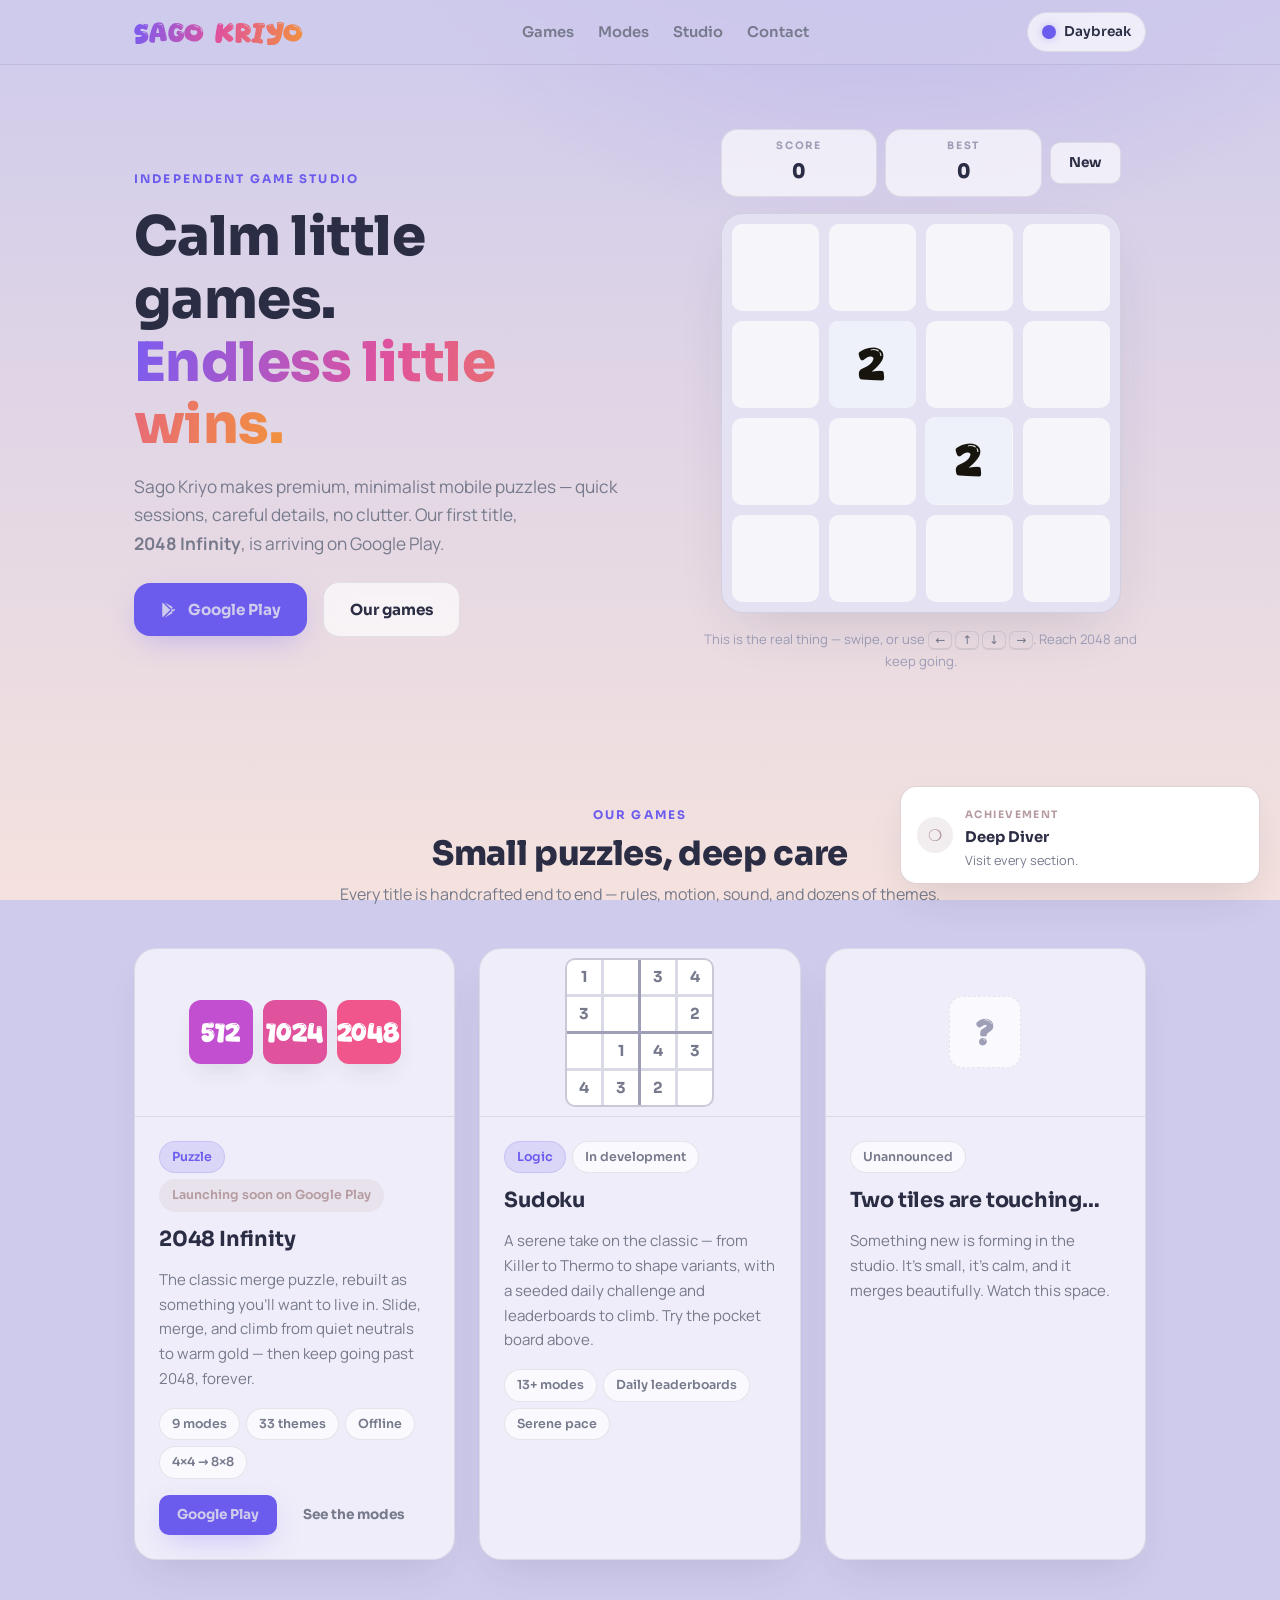
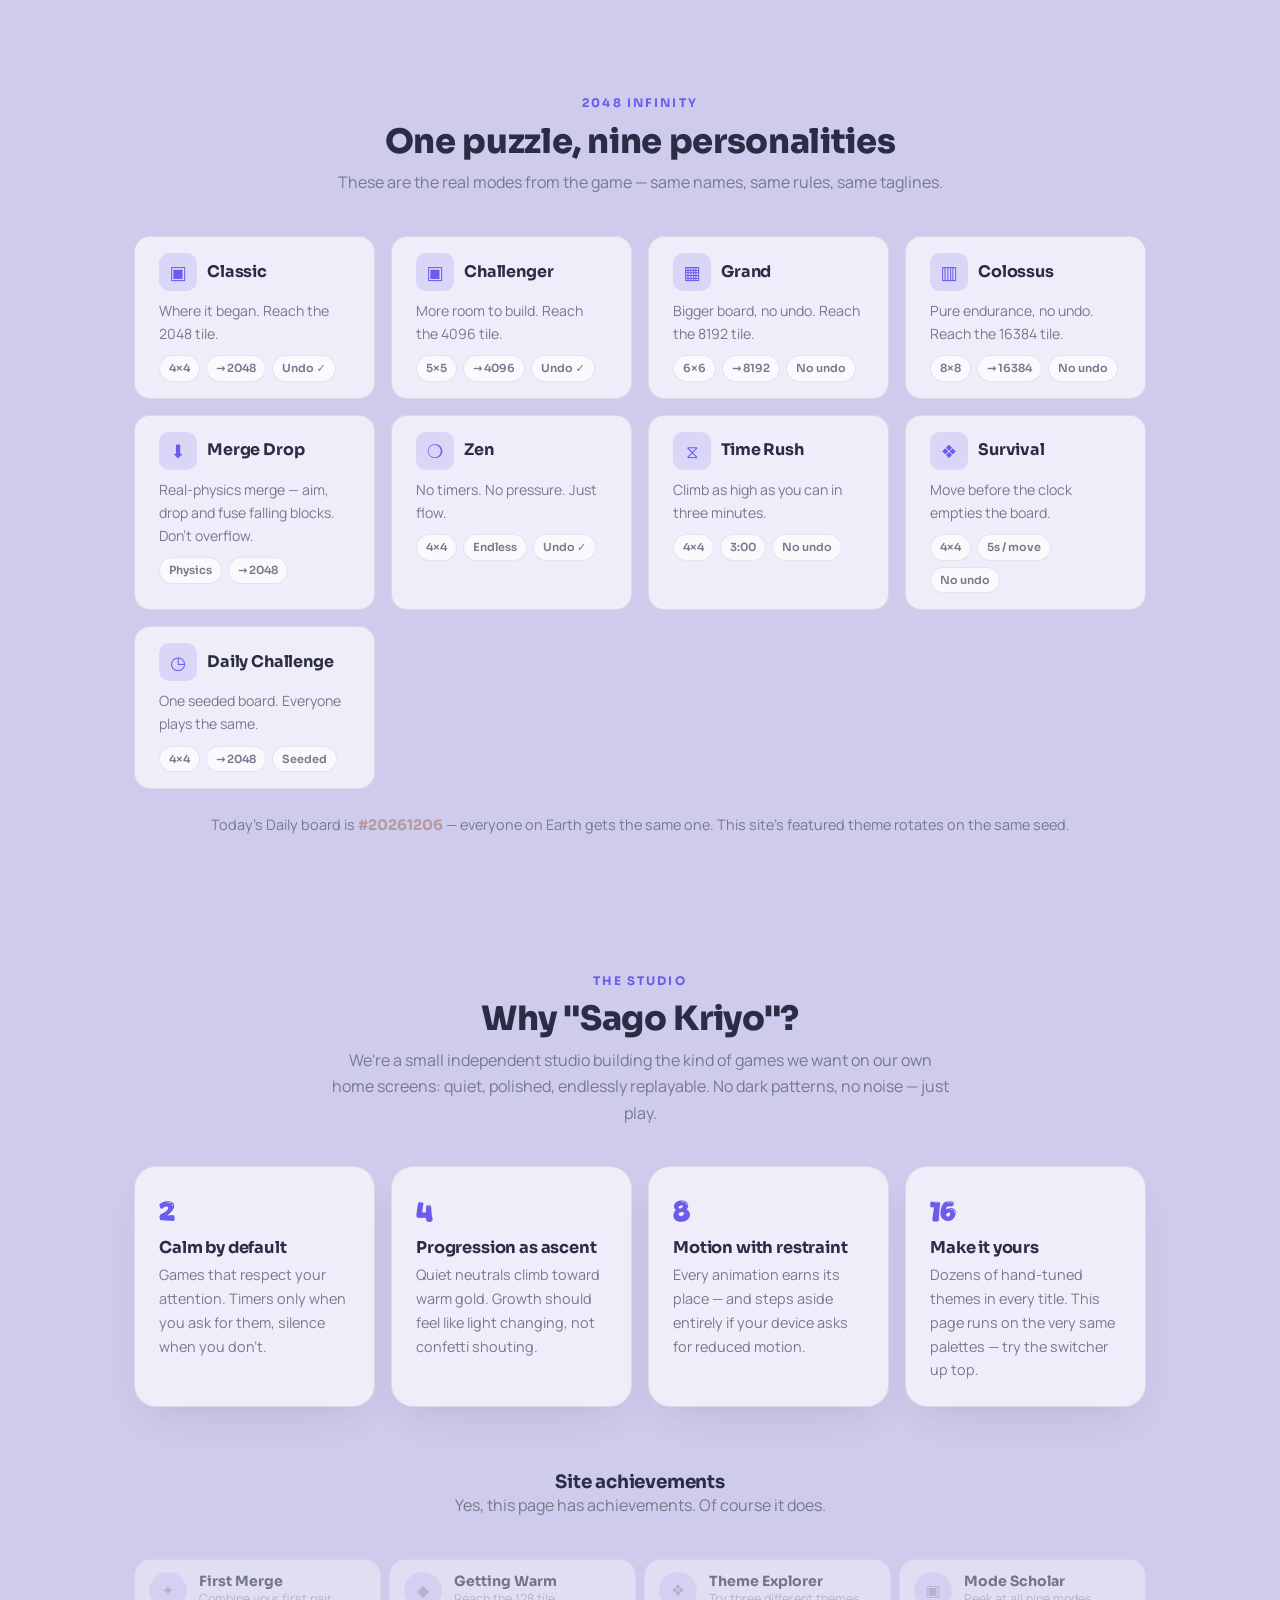
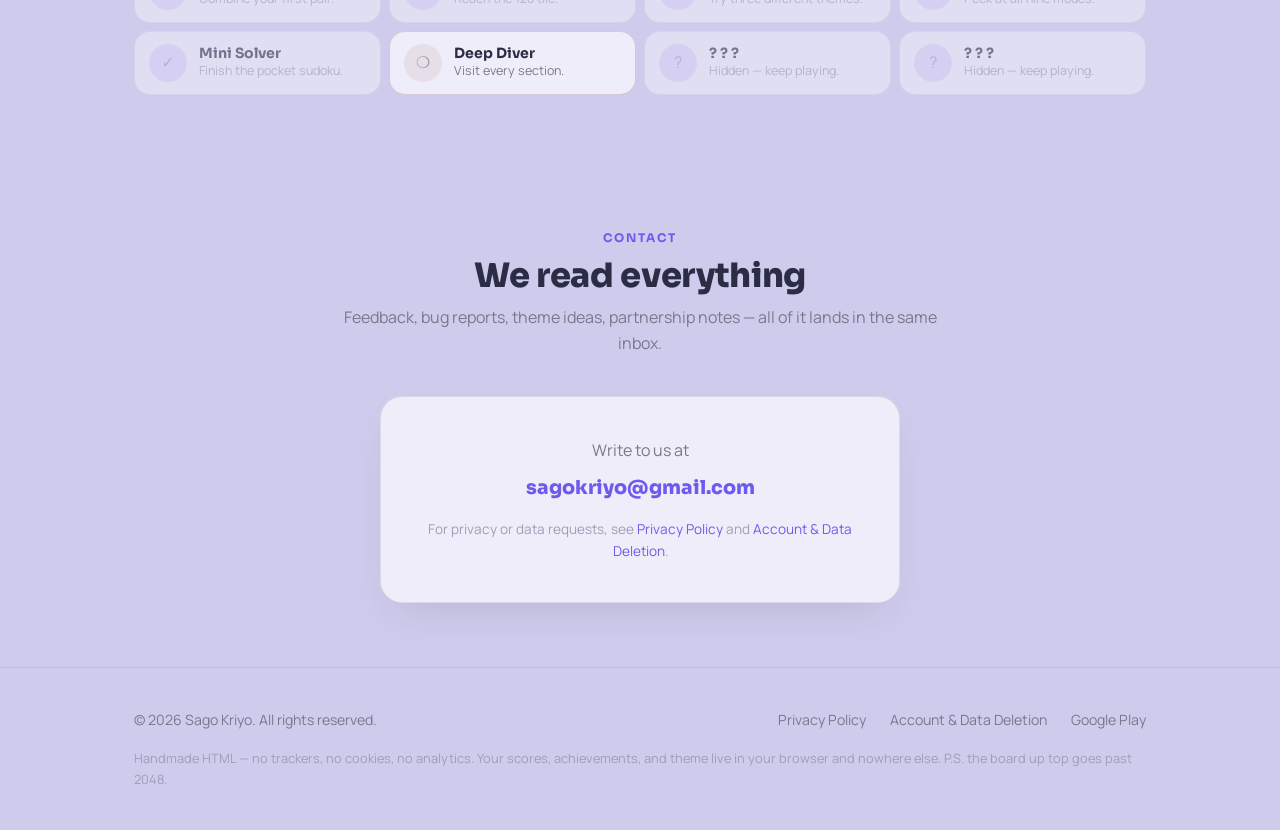
==== commit 536e211c: "Ship all 33 game themes in the switcher, grouped like the game - themes.js now carries every palette" ====
--- a/index.html
+++ b/index.html
@@ -29,11 +29,11 @@
 <link rel="preload" href="/assets/fonts/Sora.woff2" as="font" type="font/woff2" crossorigin>
 <link rel="preload" href="/assets/fonts/Manrope.woff2" as="font" type="font/woff2" crossorigin>
 
-<script src="/assets/js/themes.js?v=1"></script>
+<script src="/assets/js/themes.js?v=2"></script>
 <script>SK.bootTheme();</script>
-<link rel="stylesheet" href="/assets/css/site.css?v=1">
-<script src="/assets/js/game2048.js?v=1" defer></script>
-<script src="/assets/js/main.js?v=1" defer></script>
+<link rel="stylesheet" href="/assets/css/site.css?v=2">
+<script src="/assets/js/game2048.js?v=2" defer></script>
+<script src="/assets/js/main.js?v=2" defer></script>
 
 <script type="application/ld+json">
 {
@@ -81,7 +81,7 @@
           <span class="theme-name">Obsidian</span>
         </button>
         <div class="theme-pop" hidden aria-label="Choose a theme">
-          <p class="dim" style="font-size:.8rem">Real palettes from 2048&nbsp;Infinity — the game ships 33 of these.</p>
+          <p class="dim" style="font-size:.8rem">All 33 palettes from 2048&nbsp;Infinity — the exact colors the game ships, grouped the way the game groups them.</p>
         </div>
       </div>
     </nav>
@@ -183,7 +183,7 @@
             <div class="game-meta">
               <span class="pill">13+ modes</span>
               <span class="pill">Daily leaderboards</span>
-              <span class="pill">42 themes</span>
+              <span class="pill">Serene pace</span>
             </div>
           </div>
         </article>
--- a/assets/css/site.css
+++ b/assets/css/site.css
@@ -261,7 +261,11 @@
 }
 .theme-pop {
   position: absolute; right: 0; top: calc(100% + 10px);
-  width: min(320px, calc(100vw - 32px));
+  width: min(340px, calc(100vw - 32px));
+  max-height: min(68vh, 560px);
+  overflow-y: auto;
+  overscroll-behavior: contain;
+  scrollbar-width: thin;
   background: var(--surface);
   border: 1px solid var(--stroke); border-radius: var(--r-lg);
   box-shadow: 0 24px 60px -12px var(--shadow);
